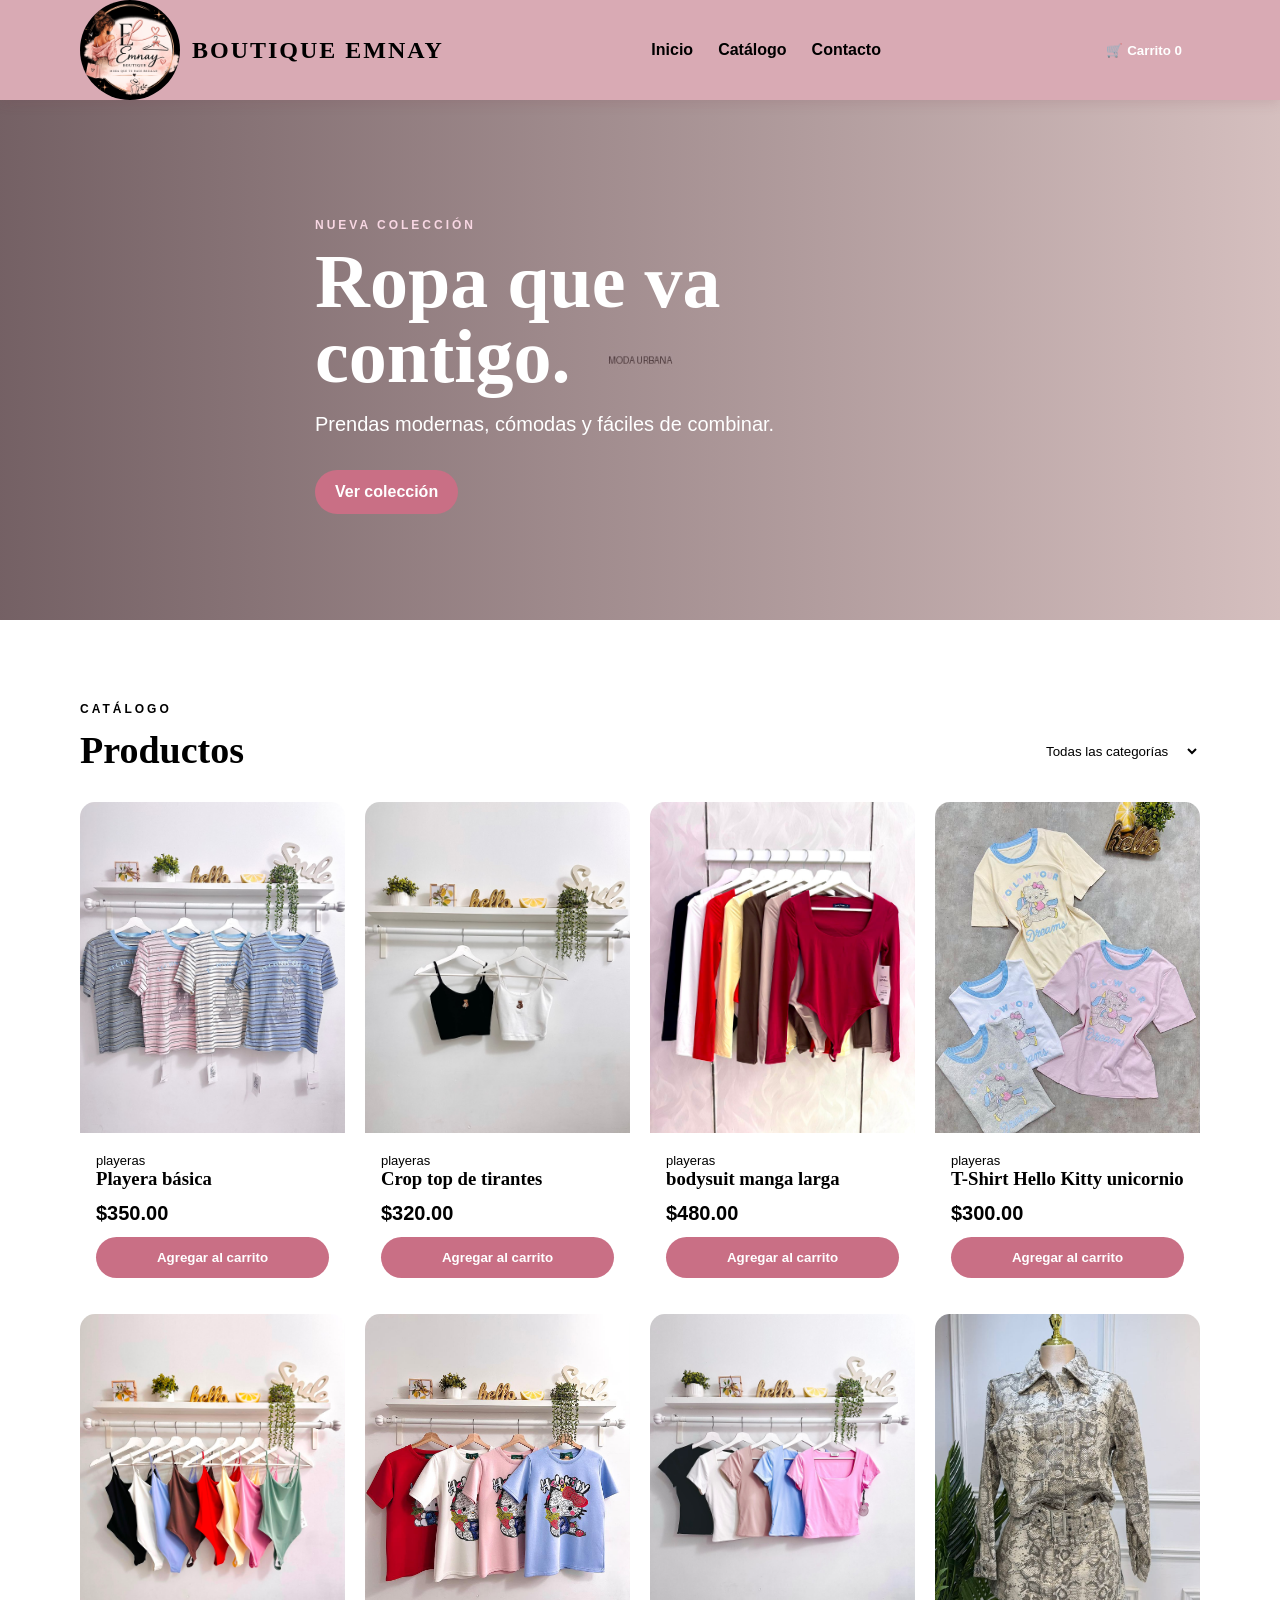
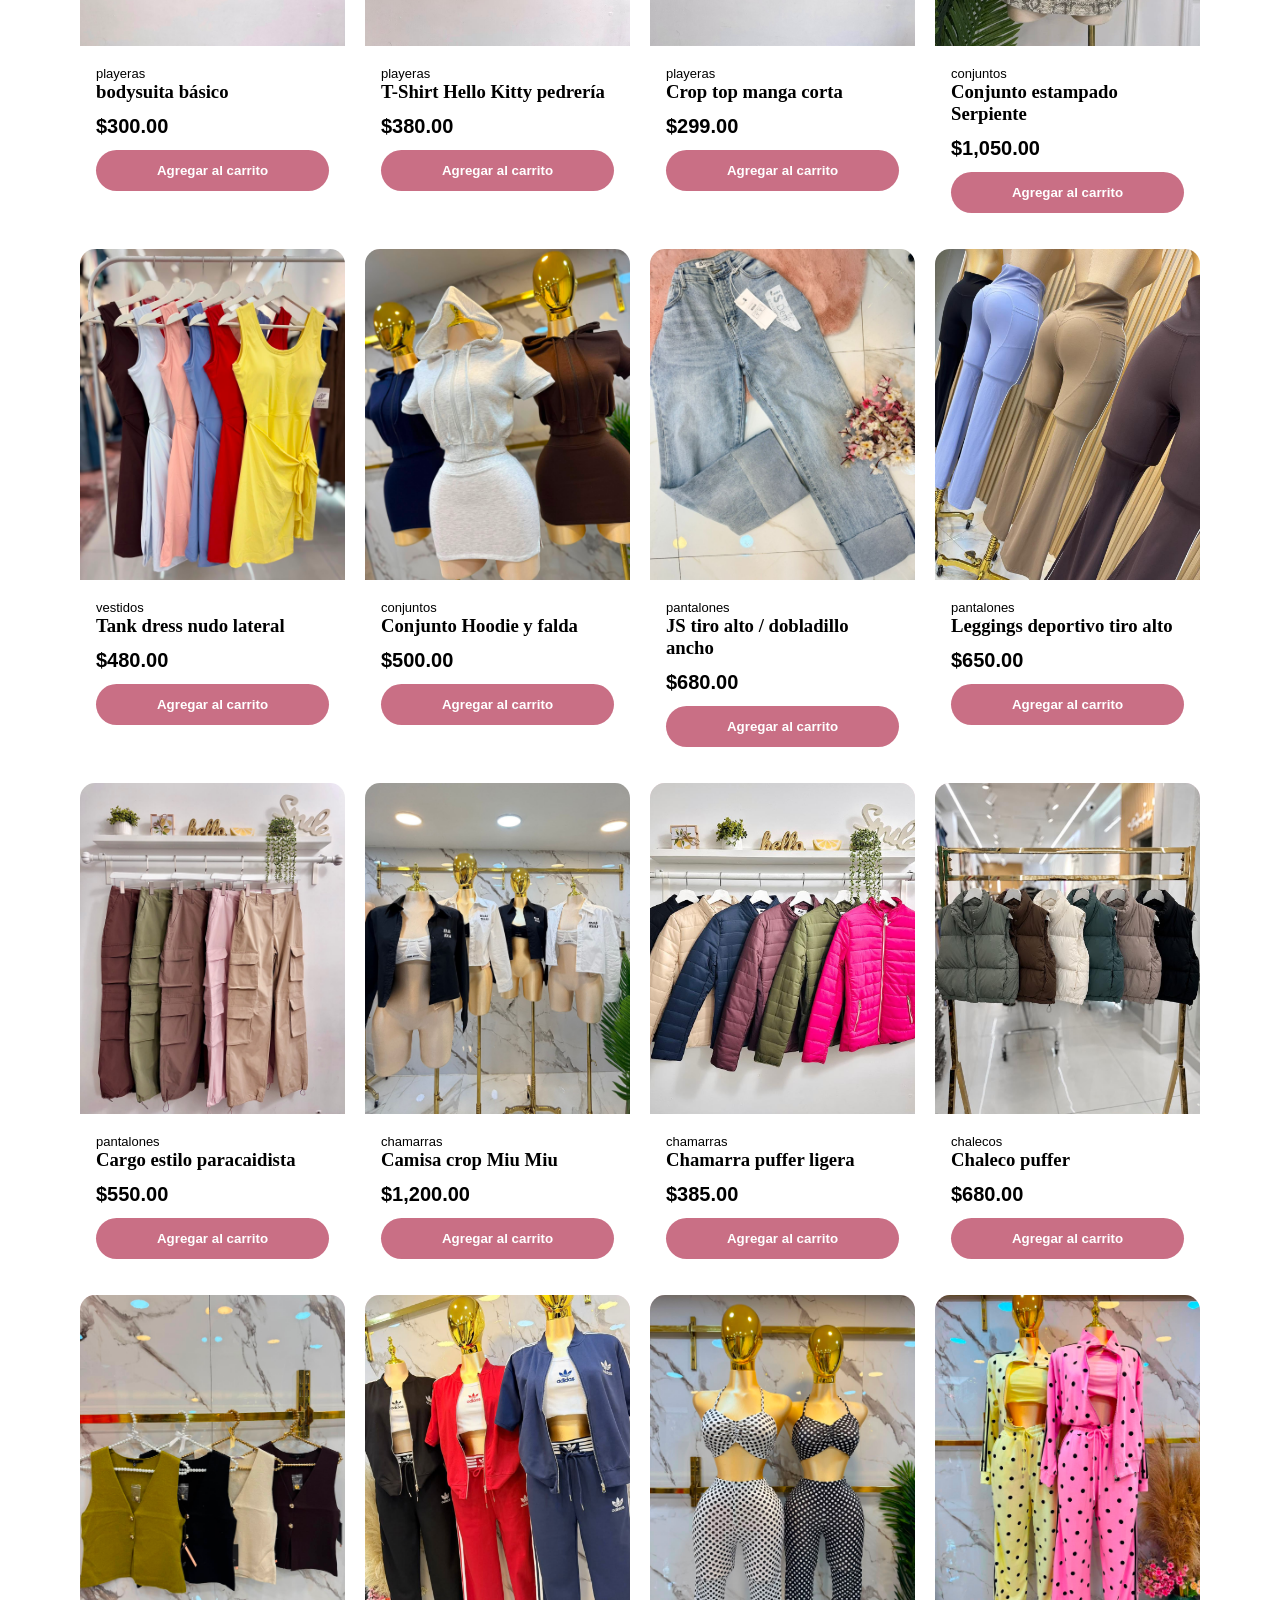
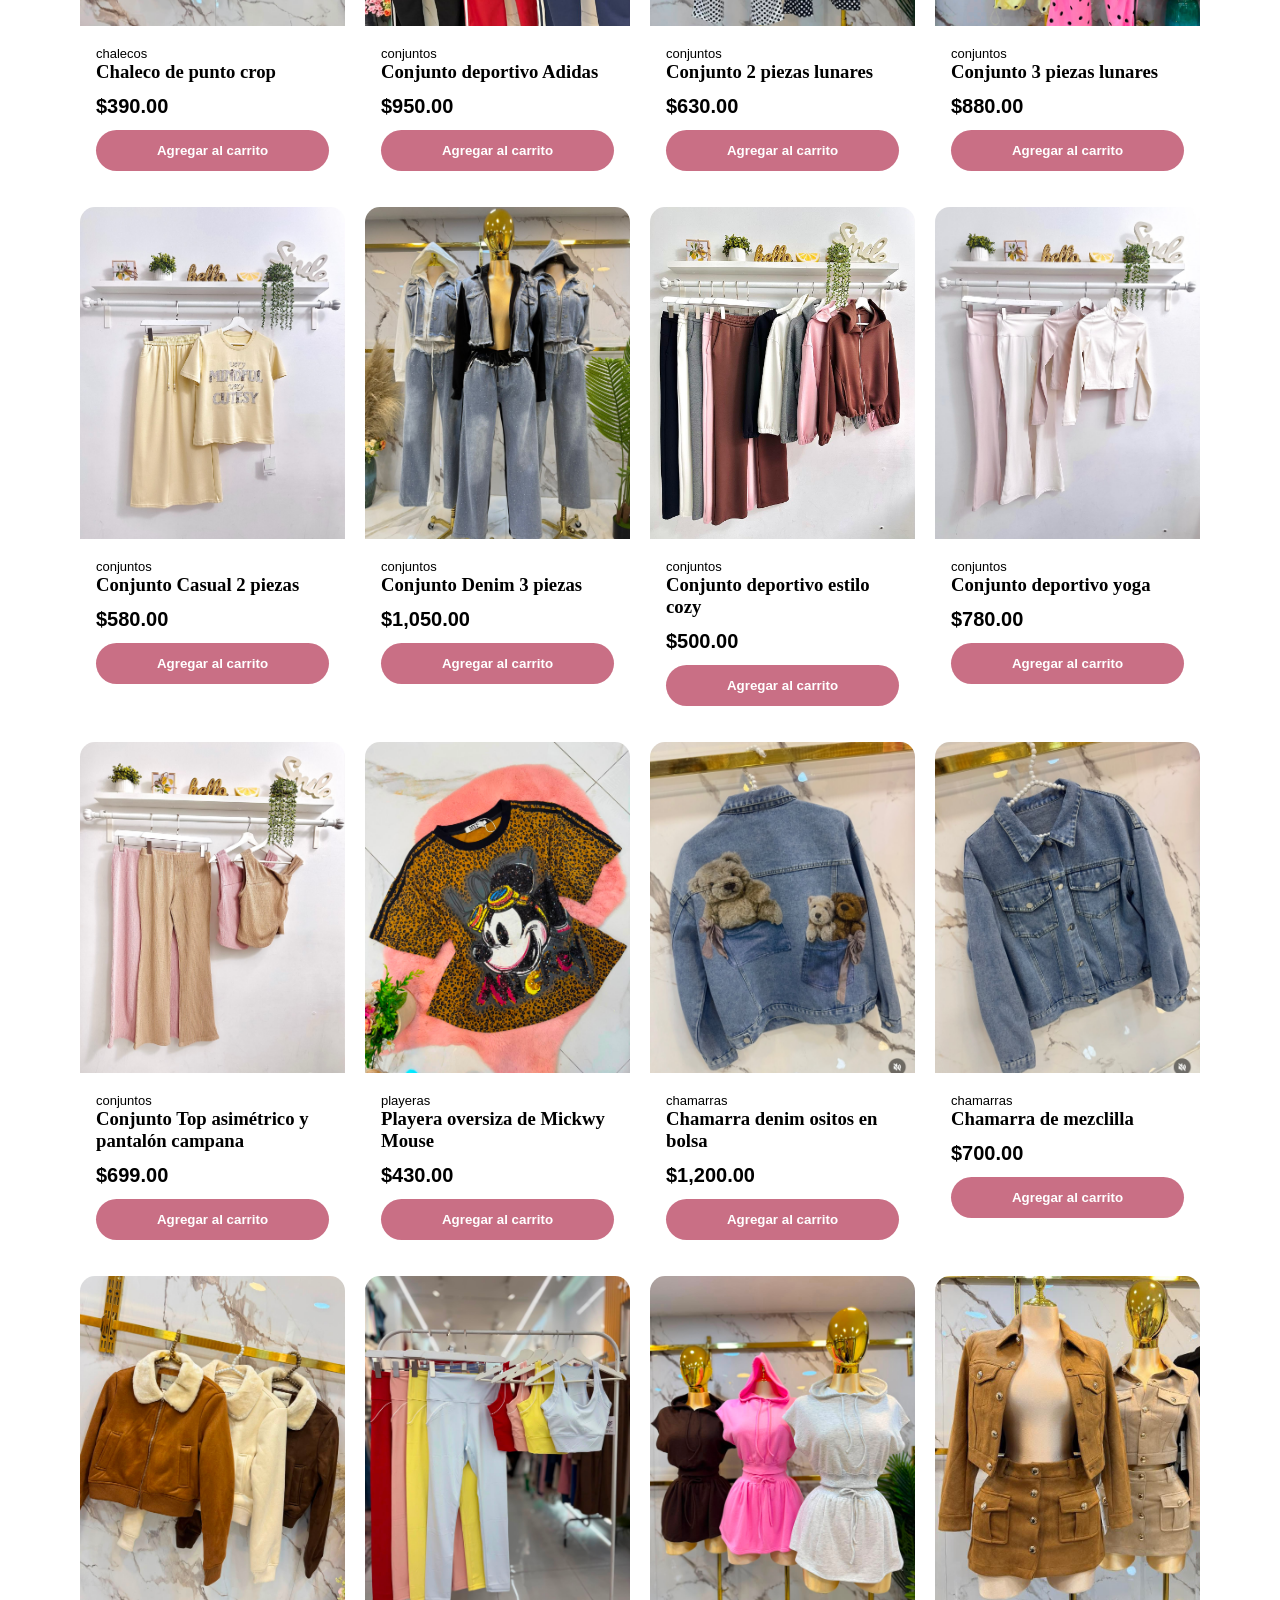
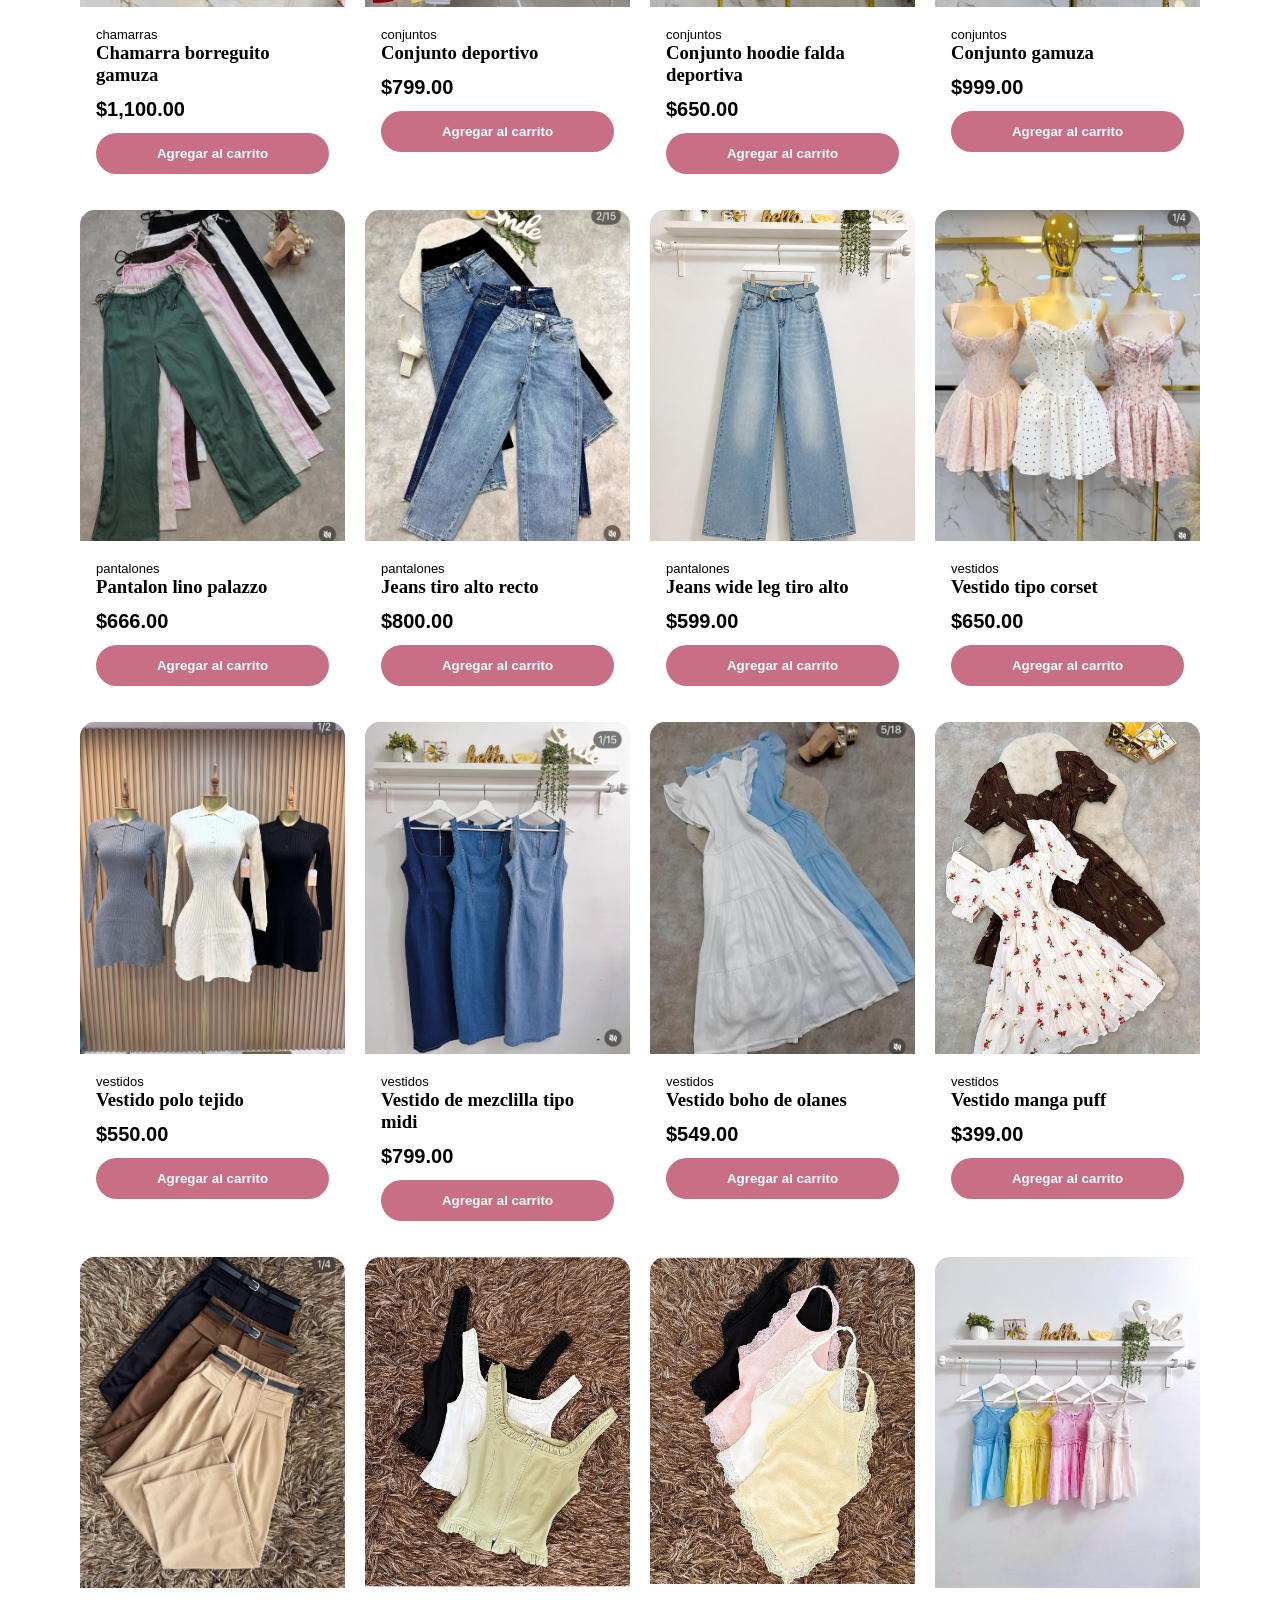
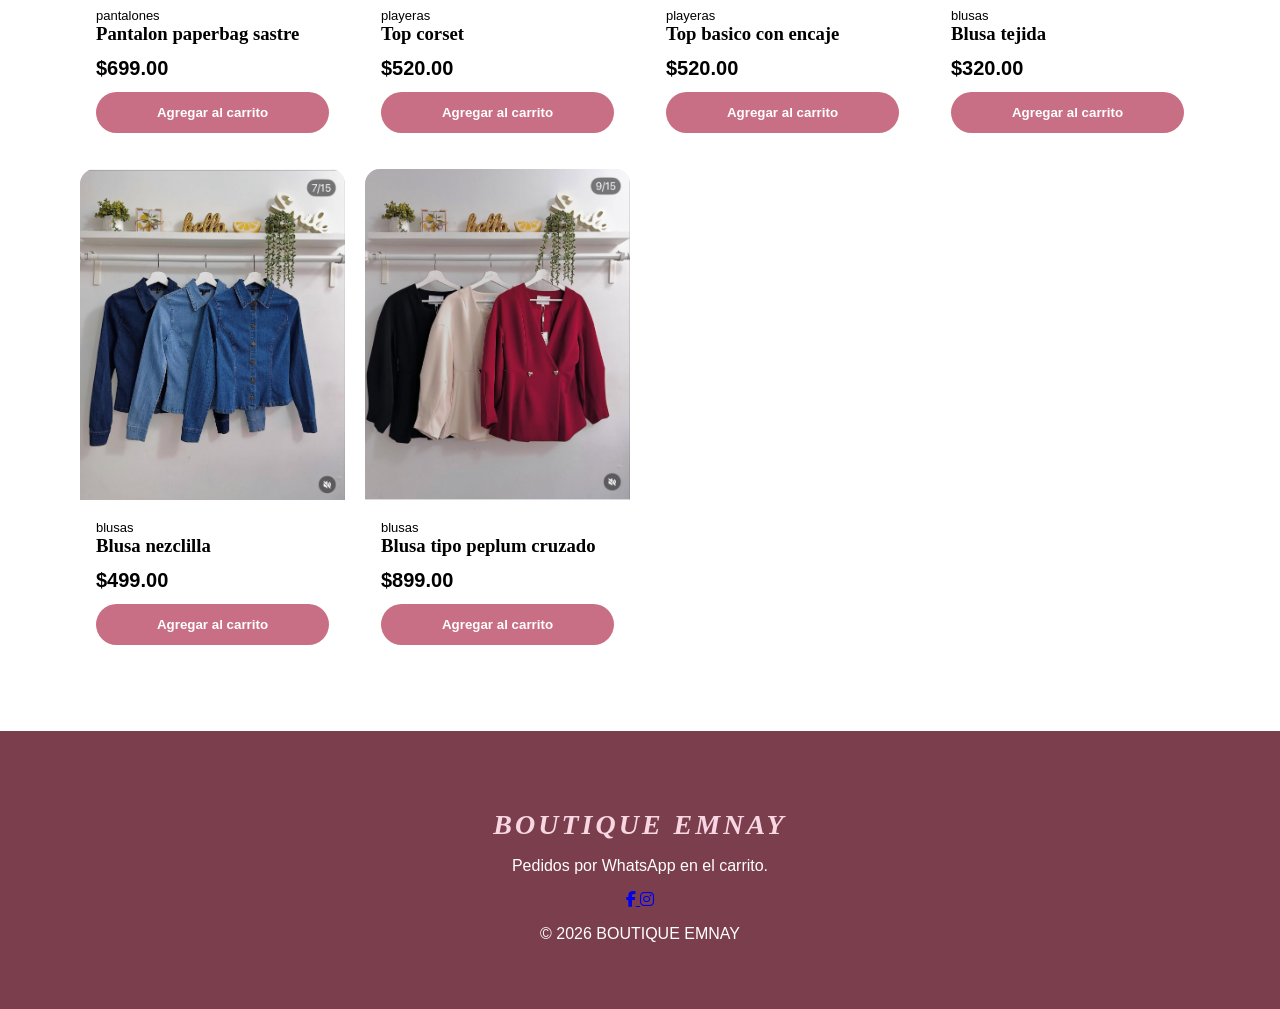
==== index.html @ 70781c89 "Add files via upload" ====
<!DOCTYPE html>
<html lang="es">
<head>
  <meta charset="UTF-8">
  <meta name="viewport" content="width=device-width, initial-scale=1.0">
  <title>BOUTIQUE EMNAY | Tienda de ropa</title>
  <!-- Font Awesome -->
  <link rel="stylesheet"
        href="https://cdnjs.cloudflare.com/ajax/libs/font-awesome/6.7.2/css/all.min.css">

  <link rel="stylesheet" href="css/styles.css">
</head>
<body>
  <header class="header">
    <div class="container nav">
      
      <a class="logo" href="#">
      <img src="img/logo.jpeg" alt="BOUTIQUE EMNAY">
      <span>BOUTIQUE EMNAY</span>
    </a>
      <nav>
        <a href="#inicio">Inicio</a>
        <a href="#catalogo">Catálogo</a>
        <a href="#contacto">Contacto</a>
      </nav>
      <button id="cartButton" class="cart-btn">🛒 Carrito <span id="cartCount">0</span></button>
    </div>
  </header>

  <main>
    <section id="inicio" class="hero">
      <div class="container hero-content">
        <div>
          <p class="eyebrow">NUEVA COLECCIÓN</p>
          <h1>Ropa que va contigo.</h1>
          <p>Prendas modernas, cómodas y fáciles de combinar.</p>
          <a href="#catalogo" class="btn">Ver colección</a>
        </div>
      </div>
    </section>

    <section id="catalogo" class="section container">
      <div class="section-title">
        <div>
          <p class="eyebrow">CATÁLOGO</p>
          <h2>Productos</h2>
        </div>
        <select id="categoryFilter" aria-label="Filtrar productos">
          <option value="todos">Todas las categorías</option>
          <option value="playeras">Playeras</option>
          <option value="pantalones">Pantalones</option>
          <option value="vestidos">Vestidos</option>
          <option value="chamarras">Chamarras</option>
          <option value="conjuntos">Conjuntos</option>
          <option value="chalecos">Chalecos</option>
          <option value="blusas">Blusas</option>
        </select>
      </div>
      <div id="products" class="products"></div>
    </section>
  </main>

  <footer id="contacto" class="footer">
    <div class="container">
      <h3>BOUTIQUE EMNAY</h3>
      <p>Pedidos por WhatsApp en el carrito.</p>

      <div class="social-icons">
      <a href="https://www.facebook.com/profile.php?id=61588755362190&mibextid=wwXIfr&mibextid=wwXIfr" target="_blank" aria-label="Facebook">
        <i class="fab fa-facebook-f"></i>
      </a>

      <a href="https://www.instagram.com/boutiqueemnay" target="_blank" aria-label="Instagram">
        <i class="fab fa-instagram"></i>
      </a>
    </div>

      <p>© <span id="year"></span> BOUTIQUE EMNAY</p>

    </div>
  </footer>

  <div id="cartModal" class="modal hidden">
    <div class="modal-card">
      <div class="modal-header">
        <h2>Tu carrito</h2>
        <button id="closeCart" class="close">×</button>
      </div>
      <div id="cartItems"></div>
      <div class="cart-total">
        <strong>Total</strong>
        <strong id="cartTotal">$0.00</strong>
      </div>
      <button id="whatsappButton" class="btn full">Pedir por WhatsApp</button>
      <button id="clearCart" class="btn secondary full">Vaciar carrito</button>
    </div>
  </div>

  <script src="js/app.js"></script>
</body>
</html>
---- css/styles.css ----
```css
/* ========================================
   BOUTIQUE EMNAY
   PALETA ROSA ELEGANTE
======================================== */

:root {
  --bg: #FDF4F6;
  --text: #4A3038;
  --muted: #A96F7D;
  --card: #FFF9FA;

  --accent: #C96F85;
  --accent-hover: #A94F68;

  --header: #D8A7B1;

  --border: #E8C5CC;

  --dark-pink: #7A3E4D;
  --white: #FFFFFF;
}

/* ========================================
   LOGO
======================================== */

.logo {
  display: flex;
  align-items: center;
  gap: 12px;
  color: var(--text);
  text-decoration: none;
}

.logo img {
  height: 100px;
  width: auto;
  display: block;
  border-radius: 50%;
  object-fit: cover;
}

.logo span {
  font-family: Georgia, "Times New Roman", serif;
  font-size: 24px;
  font-weight: bold;
  letter-spacing: 2px;
  color: var(--dark-pink);
}

/* ========================================
   CONFIGURACIÓN GENERAL
======================================== */

* {
  box-sizing: border-box;
}

html {
  scroll-behavior: smooth;
}

body {
  margin: 0;
  font-family: Arial, Helvetica, sans-serif;
  color: var(--text);
  background: var(--bg);
}

.container {
  width: min(1120px, 92%);
  margin: auto;
}

/* ========================================
   ENCABEZADO
======================================== */

.header {
  position: sticky;
  top: 0;
  z-index: 10;
  background: rgba(216, 167, 177, 0.96);
  border-bottom: 1px solid var(--border);
  box-shadow: 0 3px 12px rgba(122, 62, 77, 0.15);
}

.nav {
  min-height: 100px;
  display: flex;
  align-items: center;
  justify-content: space-between;
  gap: 20px;
}

/* ========================================
   MENÚ
======================================== */

nav {
  display: flex;
  gap: 25px;
}

nav a {
  color: var(--dark-pink);
  text-decoration: none;
  font-weight: 600;
  transition: all 0.3s ease;
}

nav a:hover {
  color: var(--white);
  transform: translateY(-2px);
}

/* ========================================
   CARRITO
======================================== */

.cart-btn,
.close {
  border: 0;
  cursor: pointer;
}

.cart-btn {
  padding: 11px 18px;
  border-radius: 25px;
  background: var(--dark-pink);
  color: white;
  font-weight: bold;
  transition: all 0.3s ease;
}

.cart-btn:hover {
  background: var(--accent-hover);
  transform: translateY(-2px);
}

/* ========================================
   HERO
======================================== */

.hero {
  min-height: 520px;
  display: flex;
  align-items: center;

  background:
    linear-gradient(
      90deg,
      rgba(74, 48, 56, 0.70),
      rgba(201, 111, 133, 0.20)
    ),
    url("../img/hero.jpg") center/cover no-repeat,
    #D8A7B1;

  color: white;
}

.hero-content {
  padding: 80px 0;
  max-width: 650px;
}

.eyebrow {
  font-size: 12px;
  letter-spacing: 3px;
  font-weight: 700;
  color: var(--accent);
}

.hero .eyebrow {
  color: #F8D7E3;
}

.hero h1 {
  font-family: Georgia, "Times New Roman", serif;
  font-size: clamp(42px, 7vw, 76px);
  line-height: .98;
  margin: 12px 0;
}

.hero p:not(.eyebrow) {
  font-size: 20px;
  max-width: 520px;
}

/* ========================================
   BOTONES
======================================== */

.btn {
  display: inline-block;
  border: 0;
  background: #C96F85;
  /*background: var(--accent);*/
  color: white;
  padding: 13px 20px;
  border-radius: 25px;
  cursor: pointer;
  text-decoration: none;
  font-weight: 700;
  transition: all 0.3s ease;
}

.btn:hover {
  /*background: var(--accent-hover);*/
  background: #C96F85;
  transform: translateY(-3px);
  box-shadow: 0 6px 15px rgba(169, 79, 104, 0.25);
}

.hero .btn {
  /*background: white;*/
  background: #C96F85;
  color: var(--dark-pink);
  margin-top: 14px;
}

.hero .btn:hover {
  background: #F8D7E3;
  color: var(--dark-pink);
}

/* ========================================
   SECCIÓN CATÁLOGO
======================================== */

.section {
  padding: 70px 0;
}

.section-title {
  display: flex;
  align-items: end;
  justify-content: space-between;
  gap: 20px;
  margin-bottom: 30px;
}

.section-title h2 {
  margin: 5px 0 0;
  font-family: Georgia, "Times New Roman", serif;
  font-size: 38px;
  color: var(--dark-pink);
}

/* ========================================
   FILTRO
======================================== */

select {
  padding: 12px 15px;
  border: 1px solid var(--border);
  border-radius: 20px;
  background: white;
  color: var(--text);
  cursor: pointer;
}

select:focus {
  outline: none;
  border-color: var(--accent);
}

/* ========================================
   PRODUCTOS
======================================== */

.products {
  display: grid;
  grid-template-columns: repeat(4, 1fr);
  gap: 20px;
}

.product {
  background: var(--card);
  border: 1px solid var(--border);
  border-radius: 15px;
  overflow: hidden;
  transition: all 0.3s ease;
}

.product:hover {
  transform: translateY(-6px);
  box-shadow: 0 10px 25px rgba(122, 62, 77, 0.15);
}

.product-image {
  width: 100%;
  aspect-ratio: 4 / 5;
  object-fit: cover;
  background: #F8D7E3;
}

.product-info {
  padding: 16px;
}

.product h3 {
  margin: 0 0 8px;
  font-family: Georgia, "Times New Roman", serif;
  color: var(--dark-pink);
}

.product-category {
  color: var(--muted);
  font-size: 13px;
}

.price {
  color: var(--accent-hover);
  font-size: 20px;
  font-weight: 800;
  margin: 12px 0;
}

.product .btn {
  width: 100%;
}

/* ========================================
   FOOTER
======================================== */

.footer {
  padding: 50px 0;
  background:  #7A3E4D;
  color: white;
  text-align: center;
}

.footer h3 {
  font-family: Georgia, "Times New Roman", serif;
  font-size: 28px;
  font-style: italic;
  font-weight: bold;
  letter-spacing: 3px;
  color: #F8D7E3;
  margin-bottom: 15px;
}

/* ========================================
   MODAL CARRITO
======================================== */

.modal {
  position: fixed;
  inset: 0;
  z-index: 20;
  background: rgba(74, 48, 56);
  display: flex;
  justify-content: flex-end;
}

.modal.hidden {
  display: none;
}

.modal-card {
  width: min(460px, 100%);
  height: 100%;
  overflow-y: auto;
  background: var(--card);
  padding: 25px;
}

.modal-header {
  display: flex;
  justify-content: space-between;
  align-items: center;
}

.modal-header h2 {
  font-family: Georgia, "Times New Roman", serif;
  color: var(--dark-pink);
}

.close {
  background: transparent;
  font-size: 30px;
  color: var(--dark-pink);
}

.close:hover {
  color: var(--accent-hover);
}

/* ========================================
   PRODUCTOS DEL CARRITO
======================================== */

.cart-item {
  display: flex;
  gap: 12px;
  padding: 15px 0;
  border-bottom: 1px solid var(--border);
}

.cart-item img {
  width: 70px;
  height: 85px;
  object-fit: cover;
  border-radius: 7px;
}

.cart-item-info {
  flex: 1;
}

.quantity {
  display: flex;
  gap: 8px;
  align-items: center;
  margin-top: 8px;
}

.quantity button {
  width: 28px;
  height: 28px;
  border: 1px solid var(--border);
  background: #FFF9FA;
  color: var(--dark-pink);
  cursor: pointer;
  border-radius: 5px;
}

.quantity button:hover {
  background: #F8D7E3;
}

/* ========================================
   TOTAL
======================================== */

.cart-total {
  display: flex;
  justify-content: space-between;
  padding: 20px 0;
  font-size: 20px;
  color: var(--dark-pink);
}

.full {
  width: 100%;
  margin-top: 10px;
}

.secondary {
  background: #E8C5CC;
  color: var(--dark-pink);
}

.secondary:hover {
  background: #D8A7B1;
}

/* ========================================
   RESPONSIVE
======================================== */

@media (max-width: 900px) {

  .products {
    grid-template-columns: repeat(2, 1fr);
  }

  .logo img {
    height: 75px;
  }

  .logo span {
    font-size: 20px;
  }

}

@media (max-width: 600px) {

  .nav {
    min-height: 80px;
  }

  .logo img {
    height: 60px;
  }

  .logo span {
    font-size: 17px;
    letter-spacing: 1px;
  }

  nav {
    display: none;
  }

  .products {
    grid-template-columns: 1fr;
  }

  .section-title {
    align-items: stretch;
    flex-direction: column;
  }

  .hero {
    min-height: 460px;
  }


/* ============================
   REDES SOCIALES
============================ */

.social-icons {
  display: flex;
  justify-content: center;
  gap: 90px;
  margin: 25px 0;
}

.social-icons a {
  width: 50px;
  height: 50px;
  background: #F8D7E3;
  color: #7A3E4D;
  border-radius: 50%;
  display: flex;
  justify-content: center;
  align-items: center;
  text-decoration: none;
  font-size: 24px;
  transition: all 0.3s ease;
}

.social-icons a:hover {
  background: #C96F85;
  color: white;
  transform: scale(1.1);
}

}
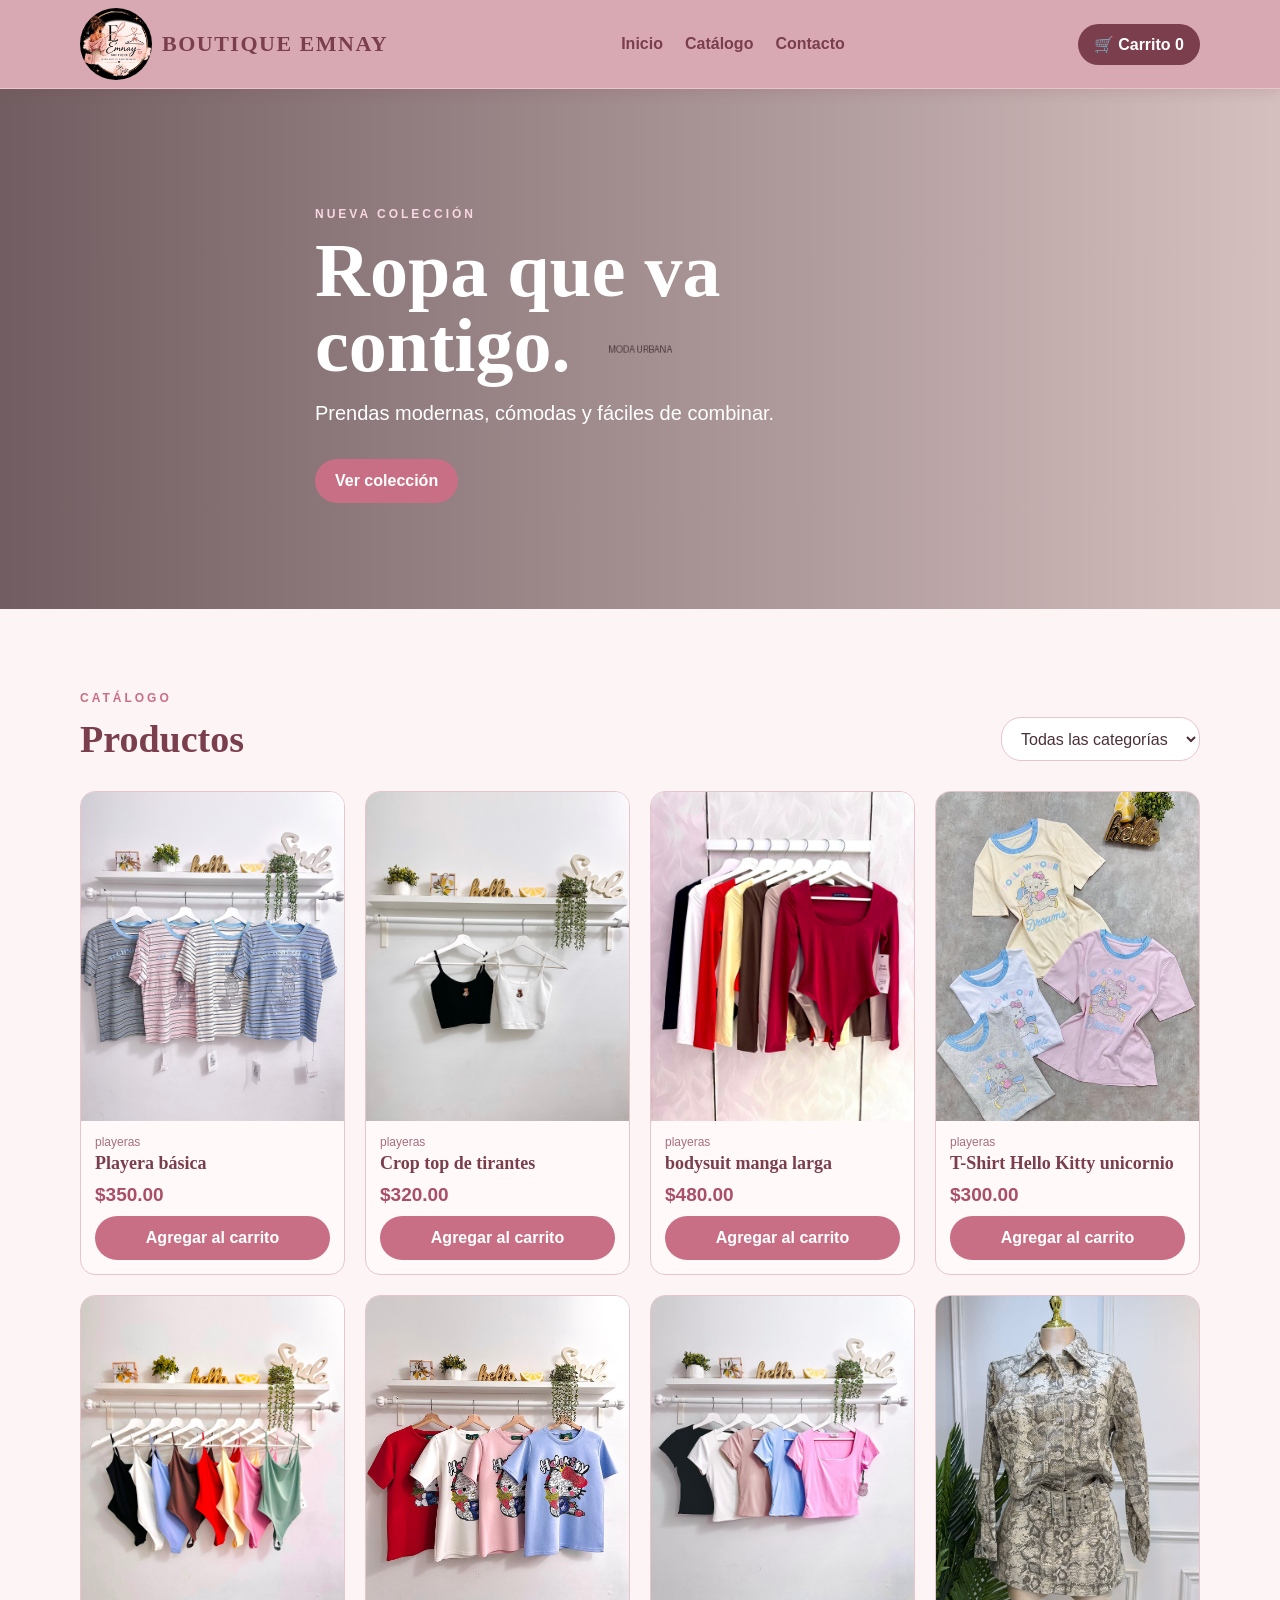
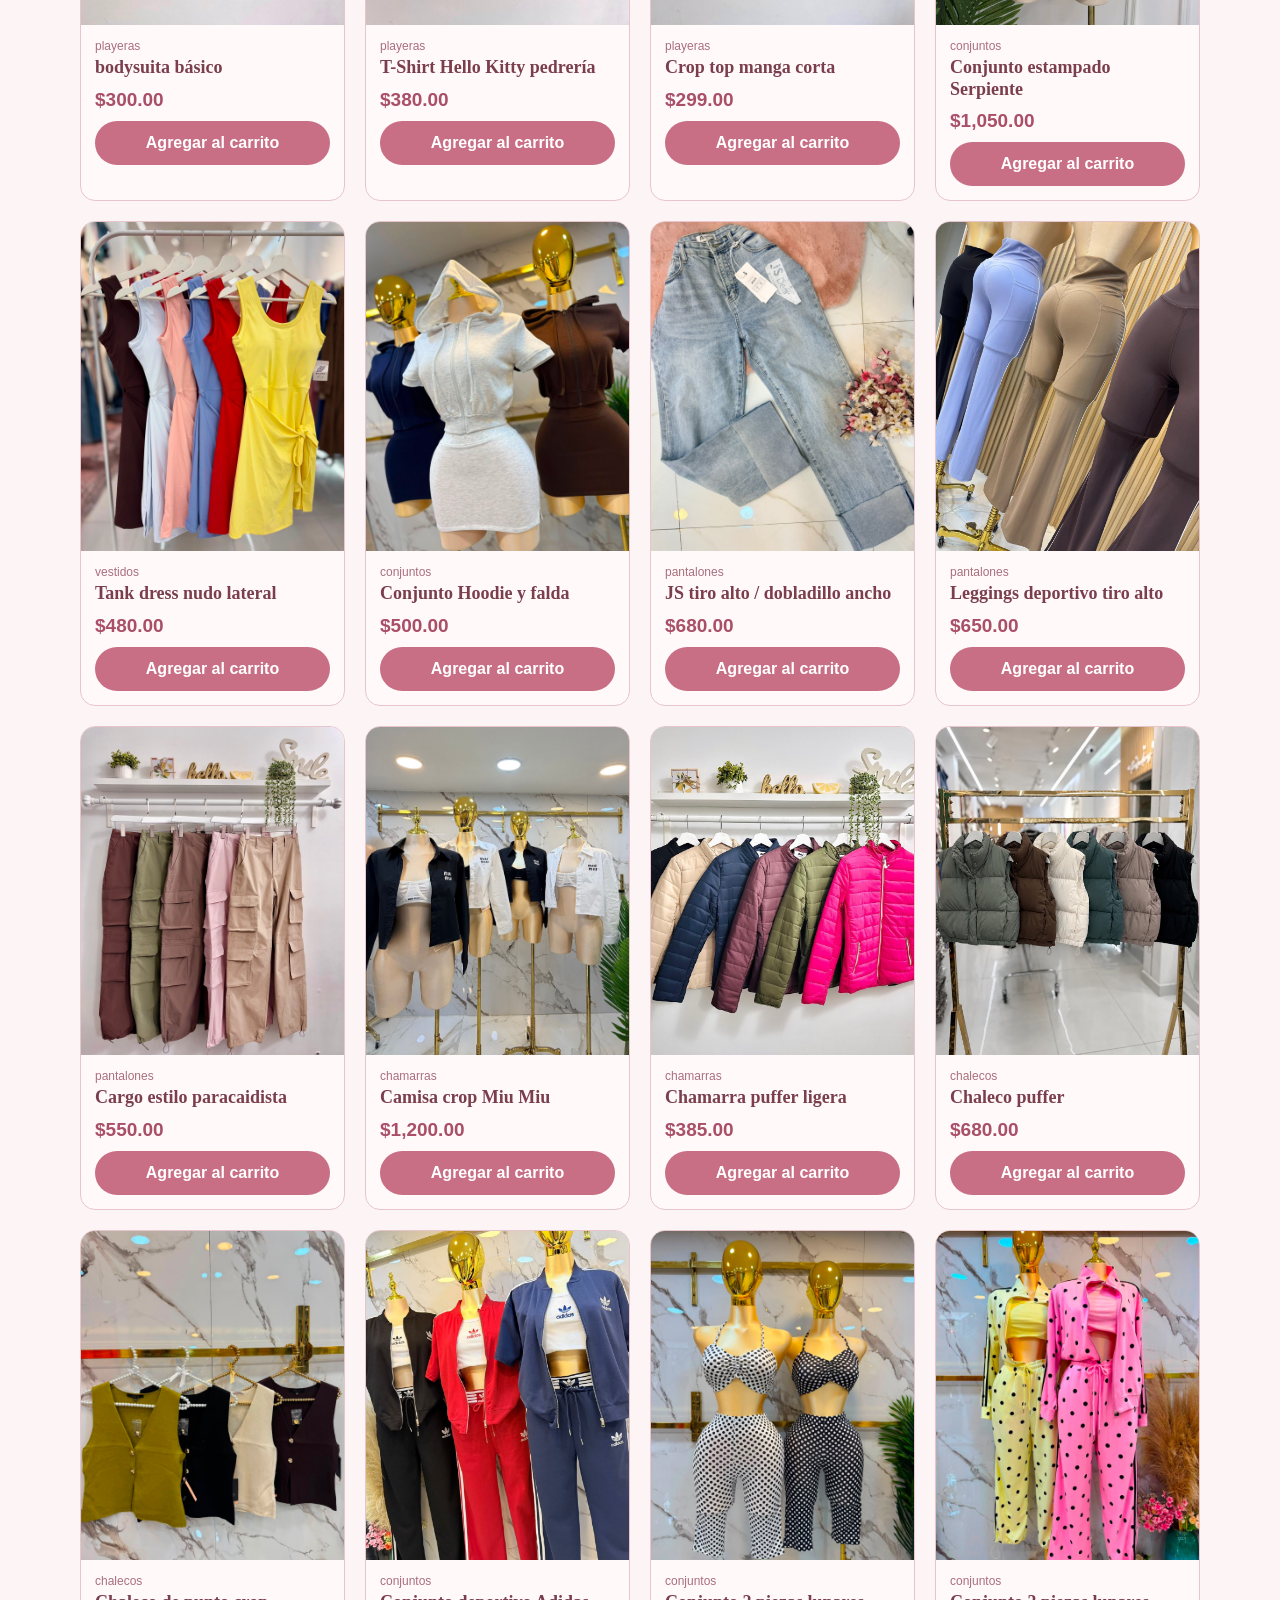
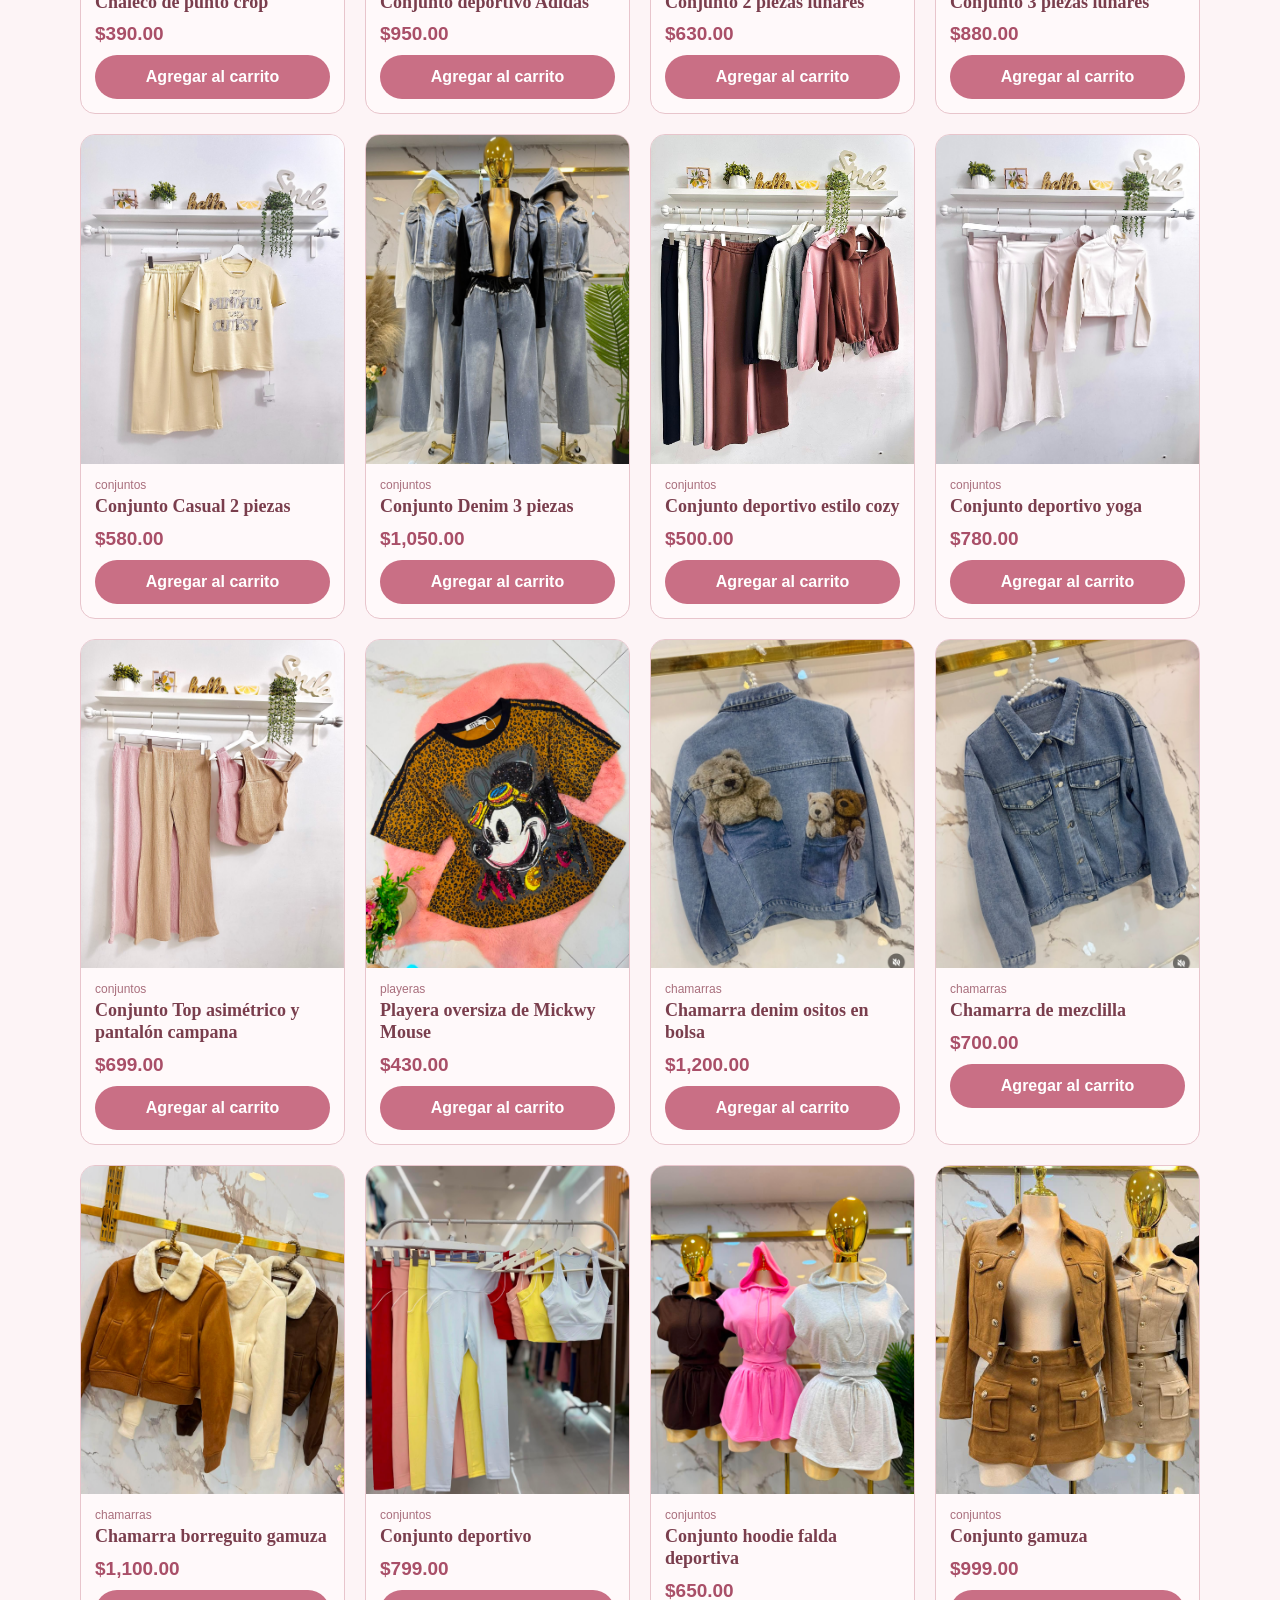
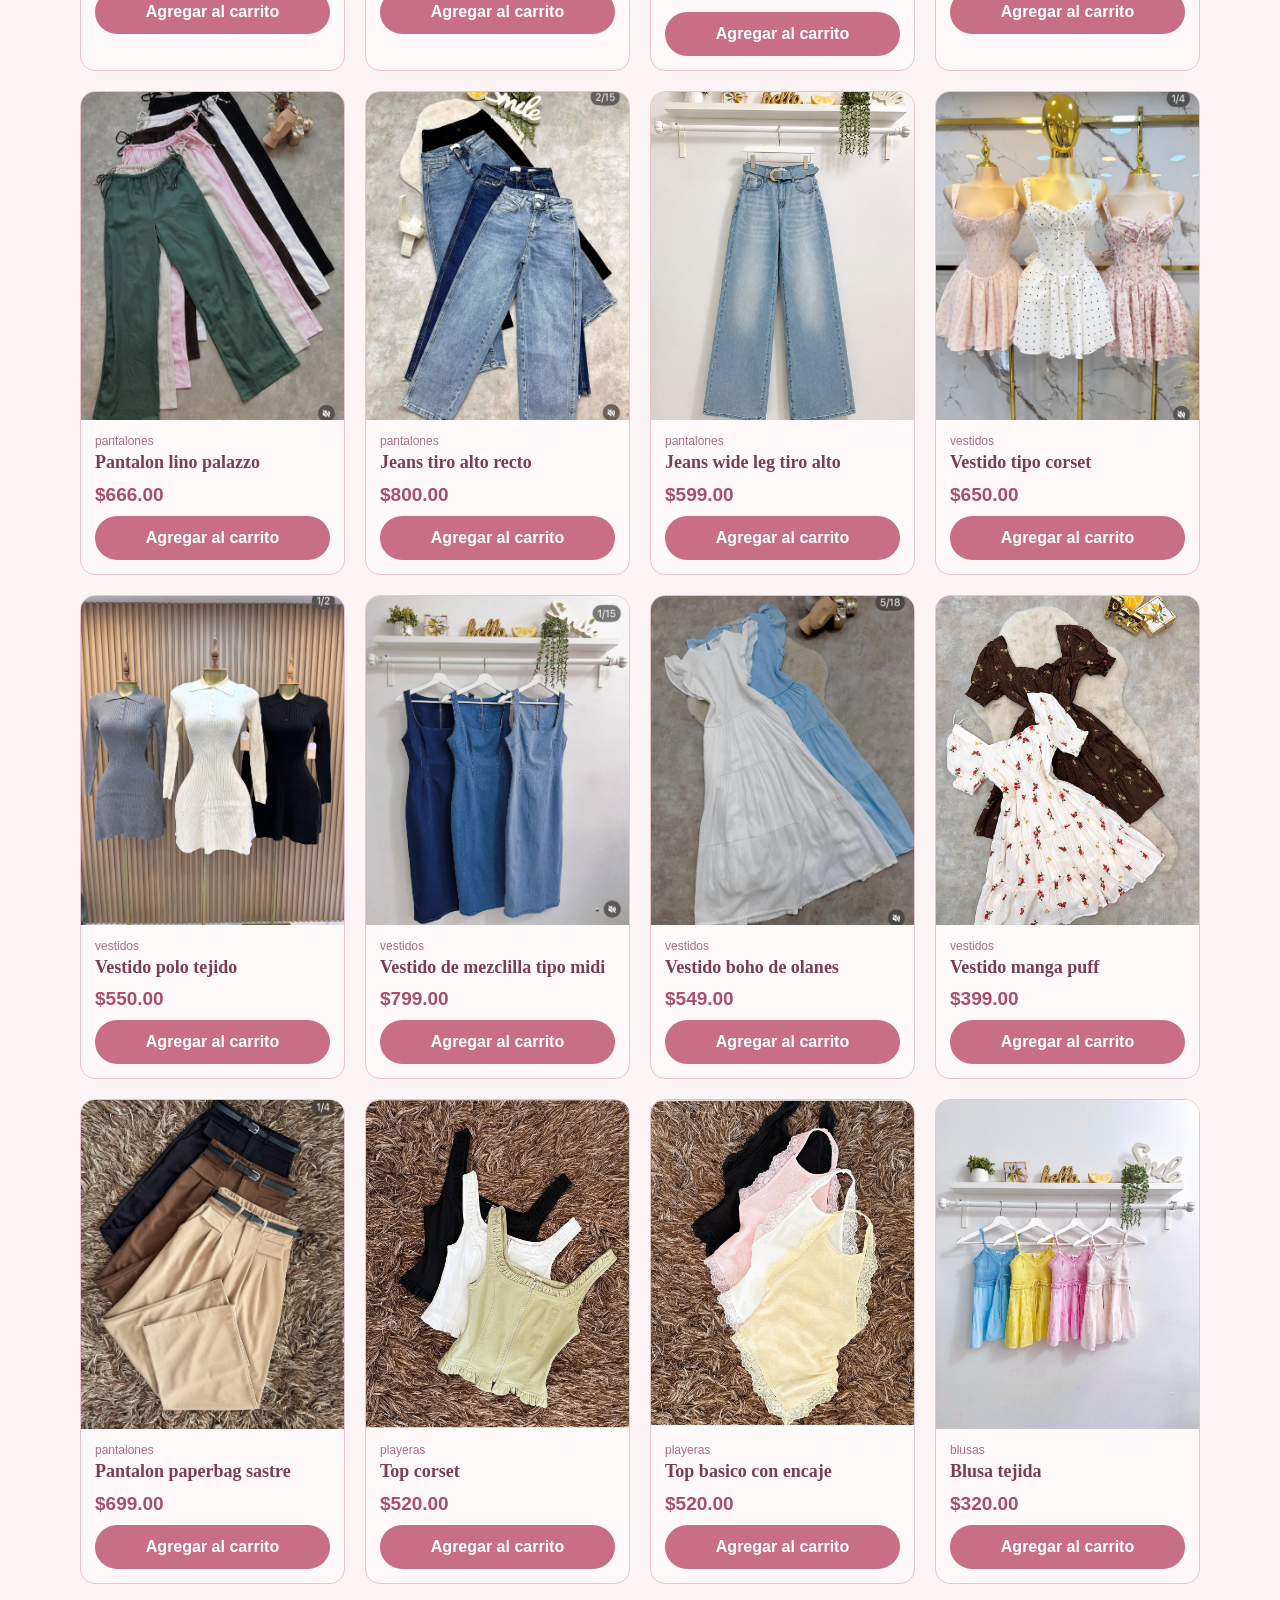
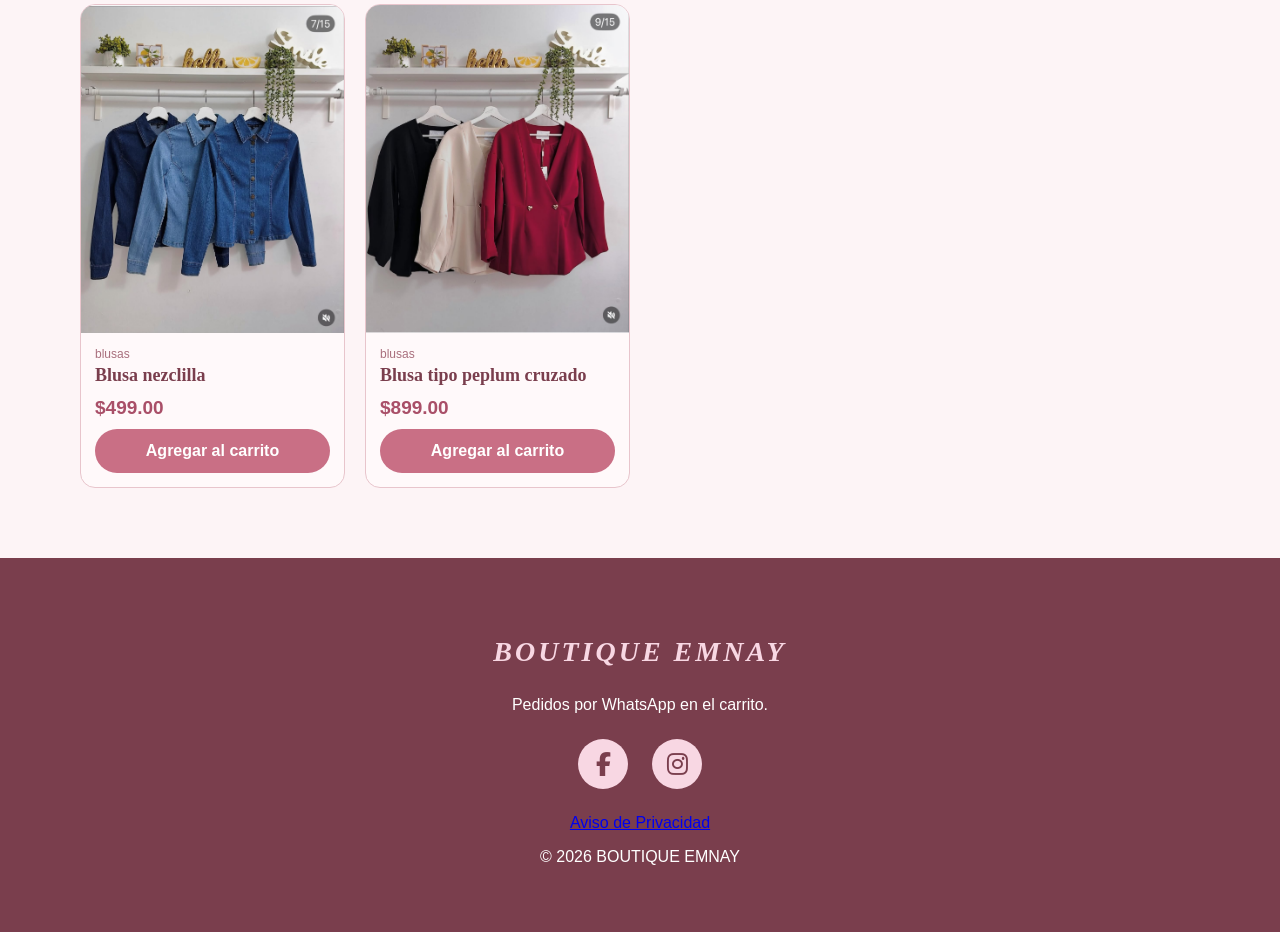
==== commit ed755ad9: "Add files via upload" ====
--- a/index.html
+++ b/index.html
@@ -4,20 +4,16 @@
   <meta charset="UTF-8">
   <meta name="viewport" content="width=device-width, initial-scale=1.0">
   <title>BOUTIQUE EMNAY | Tienda de ropa</title>
-  <!-- Font Awesome -->
-  <link rel="stylesheet"
-        href="https://cdnjs.cloudflare.com/ajax/libs/font-awesome/6.7.2/css/all.min.css">
-
+  <link rel="stylesheet" href="https://cdnjs.cloudflare.com/ajax/libs/font-awesome/6.7.2/css/all.min.css">
   <link rel="stylesheet" href="css/styles.css">
 </head>
 <body>
   <header class="header">
     <div class="container nav">
-      
       <a class="logo" href="#">
-      <img src="img/logo.jpeg" alt="BOUTIQUE EMNAY">
-      <span>BOUTIQUE EMNAY</span>
-    </a>
+        <img src="img/logo.jpeg" alt="BOUTIQUE EMNAY">
+        <span>BOUTIQUE EMNAY</span>
+      </a>
       <nav>
         <a href="#inicio">Inicio</a>
         <a href="#catalogo">Catálogo</a>
@@ -64,19 +60,12 @@
     <div class="container">
       <h3>BOUTIQUE EMNAY</h3>
       <p>Pedidos por WhatsApp en el carrito.</p>
-
       <div class="social-icons">
-      <a href="https://www.facebook.com/profile.php?id=61588755362190&mibextid=wwXIfr&mibextid=wwXIfr" target="_blank" aria-label="Facebook">
-        <i class="fab fa-facebook-f"></i>
-      </a>
-
-      <a href="https://www.instagram.com/boutiqueemnay" target="_blank" aria-label="Instagram">
-        <i class="fab fa-instagram"></i>
-      </a>
-    </div>
-
+        <a href="https://www.facebook.com/profile.php?id=61588755362190&mibextid=wwXIfr&mibextid=wwXIfr" target="_blank" rel="noopener noreferrer" aria-label="Facebook"><i class="fab fa-facebook-f"></i></a>
+        <a href="https://www.instagram.com/boutiqueemnay" target="_blank" rel="noopener noreferrer" aria-label="Instagram"><i class="fab fa-instagram"></i></a>
+      </div>
+      <p class="privacy-link"><a href="aviso-privacidad.html">Aviso de Privacidad</a></p>
       <p>© <span id="year"></span> BOUTIQUE EMNAY</p>
-
     </div>
   </footer>
 
--- a/css/styles.css
+++ b/css/styles.css
@@ -1,238 +1,128 @@
-```css
 /* ========================================
-   BOUTIQUE EMNAY
-   PALETA ROSA ELEGANTE
-======================================== */
-
+   BOUTIQUE EMNAY - RESPONSIVE
+   ======================================== */
 :root {
   --bg: #FDF4F6;
   --text: #4A3038;
   --muted: #A96F7D;
   --card: #FFF9FA;
-
   --accent: #C96F85;
   --accent-hover: #A94F68;
-
   --header: #D8A7B1;
-
   --border: #E8C5CC;
-
   --dark-pink: #7A3E4D;
   --white: #FFFFFF;
 }
 
-/* ========================================
-   LOGO
-======================================== */
-
+* { box-sizing: border-box; }
+html { scroll-behavior: smooth; }
+body {
+  margin: 0;
+  overflow-x: hidden;
+  font-family: Arial, Helvetica, sans-serif;
+  color: var(--text);
+  background: var(--bg);
+}
+img { max-width: 100%; }
+button, select { font: inherit; }
+.container { width: min(1120px, 92%); margin-inline: auto; }
+
+/* HEADER */
+.header {
+  position: sticky;
+  top: 0;
+  z-index: 100;
+  background: rgba(216, 167, 177, .97);
+  border-bottom: 1px solid var(--border);
+  box-shadow: 0 3px 12px rgba(122, 62, 77, .15);
+}
+.nav {
+  min-height: 88px;
+  display: flex;
+  align-items: center;
+  justify-content: space-between;
+  gap: 16px;
+}
 .logo {
   display: flex;
   align-items: center;
-  gap: 12px;
+  gap: 10px;
+  min-width: 0;
   color: var(--text);
   text-decoration: none;
 }
-
 .logo img {
-  height: 100px;
-  width: auto;
+  width: 72px;
+  height: 72px;
+  flex: 0 0 72px;
   display: block;
   border-radius: 50%;
   object-fit: cover;
 }
-
 .logo span {
   font-family: Georgia, "Times New Roman", serif;
-  font-size: 24px;
+  font-size: 22px;
   font-weight: bold;
-  letter-spacing: 2px;
+  letter-spacing: 1.5px;
   color: var(--dark-pink);
-}
-
-/* ========================================
-   CONFIGURACIÓN GENERAL
-======================================== */
-
-* {
-  box-sizing: border-box;
-}
-
-html {
-  scroll-behavior: smooth;
-}
-
-body {
-  margin: 0;
-  font-family: Arial, Helvetica, sans-serif;
-  color: var(--text);
-  background: var(--bg);
-}
-
-.container {
-  width: min(1120px, 92%);
-  margin: auto;
-}
-
-/* ========================================
-   ENCABEZADO
-======================================== */
-
-.header {
-  position: sticky;
-  top: 0;
-  z-index: 10;
-  background: rgba(216, 167, 177, 0.96);
-  border-bottom: 1px solid var(--border);
-  box-shadow: 0 3px 12px rgba(122, 62, 77, 0.15);
-}
-
-.nav {
-  min-height: 100px;
-  display: flex;
-  align-items: center;
-  justify-content: space-between;
-  gap: 20px;
-}
-
-/* ========================================
-   MENÚ
-======================================== */
-
-nav {
-  display: flex;
-  gap: 25px;
-}
-
+  white-space: nowrap;
+}
+nav { display: flex; gap: 22px; align-items: center; }
 nav a {
   color: var(--dark-pink);
   text-decoration: none;
   font-weight: 600;
-  transition: all 0.3s ease;
-}
-
-nav a:hover {
-  color: var(--white);
-  transform: translateY(-2px);
-}
-
-/* ========================================
-   CARRITO
-======================================== */
-
-.cart-btn,
-.close {
+}
+nav a:hover { color: var(--white); }
+.cart-btn {
+  flex: 0 0 auto;
   border: 0;
-  cursor: pointer;
-}
-
-.cart-btn {
-  padding: 11px 18px;
+  padding: 11px 16px;
   border-radius: 25px;
   background: var(--dark-pink);
   color: white;
   font-weight: bold;
-  transition: all 0.3s ease;
-}
-
-.cart-btn:hover {
-  background: var(--accent-hover);
-  transform: translateY(-2px);
-}
-
-/* ========================================
-   HERO
-======================================== */
-
+  cursor: pointer;
+}
+
+/* HERO */
 .hero {
   min-height: 520px;
   display: flex;
   align-items: center;
-
   background:
-    linear-gradient(
-      90deg,
-      rgba(74, 48, 56, 0.70),
-      rgba(201, 111, 133, 0.20)
-    ),
+    linear-gradient(90deg, rgba(74,48,56,.72), rgba(201,111,133,.20)),
     url("../img/hero.jpg") center/cover no-repeat,
     #D8A7B1;
-
   color: white;
 }
-
-.hero-content {
-  padding: 80px 0;
-  max-width: 650px;
-}
-
-.eyebrow {
-  font-size: 12px;
-  letter-spacing: 3px;
-  font-weight: 700;
-  color: var(--accent);
-}
-
-.hero .eyebrow {
-  color: #F8D7E3;
-}
-
+.hero-content { padding: 80px 0; max-width: 650px; }
+.eyebrow { font-size: 12px; letter-spacing: 3px; font-weight: 700; color: var(--accent); }
+.hero .eyebrow { color: #F8D7E3; }
 .hero h1 {
   font-family: Georgia, "Times New Roman", serif;
   font-size: clamp(42px, 7vw, 76px);
   line-height: .98;
   margin: 12px 0;
 }
-
-.hero p:not(.eyebrow) {
-  font-size: 20px;
-  max-width: 520px;
-}
-
-/* ========================================
-   BOTONES
-======================================== */
-
+.hero p:not(.eyebrow) { font-size: 20px; max-width: 520px; }
 .btn {
   display: inline-block;
   border: 0;
-  background: #C96F85;
-  /*background: var(--accent);*/
+  background: var(--accent);
   color: white;
   padding: 13px 20px;
   border-radius: 25px;
   cursor: pointer;
   text-decoration: none;
   font-weight: 700;
-  transition: all 0.3s ease;
-}
-
-.btn:hover {
-  /*background: var(--accent-hover);*/
-  background: #C96F85;
-  transform: translateY(-3px);
-  box-shadow: 0 6px 15px rgba(169, 79, 104, 0.25);
-}
-
-.hero .btn {
-  /*background: white;*/
-  background: #C96F85;
-  color: var(--dark-pink);
-  margin-top: 14px;
-}
-
-.hero .btn:hover {
-  background: #F8D7E3;
-  color: var(--dark-pink);
-}
-
-/* ========================================
-   SECCIÓN CATÁLOGO
-======================================== */
-
-.section {
-  padding: 70px 0;
-}
-
+  transition: transform .2s ease, background .2s ease;
+}
+.btn:hover { background: var(--accent-hover); transform: translateY(-2px); }
+.hero .btn { margin-top: 14px; }
+
+/* CATALOGO */
+.section { padding: 70px 0; }
 .section-title {
   display: flex;
   align-items: end;
@@ -240,20 +130,16 @@
   gap: 20px;
   margin-bottom: 30px;
 }
-
 .section-title h2 {
   margin: 5px 0 0;
   font-family: Georgia, "Times New Roman", serif;
   font-size: 38px;
   color: var(--dark-pink);
 }
-
-/* ========================================
-   FILTRO
-======================================== */
-
 select {
-  padding: 12px 15px;
+  min-height: 44px;
+  max-width: 100%;
+  padding: 10px 15px;
   border: 1px solid var(--border);
   border-radius: 20px;
   background: white;
@@ -261,267 +147,56 @@
   cursor: pointer;
 }
 
-select:focus {
-  outline: none;
-  border-color: var(--accent);
-}
-
-/* ========================================
-   PRODUCTOS
-======================================== */
-
+/* PRODUCTOS */
 .products {
   display: grid;
-  grid-template-columns: repeat(4, 1fr);
+  grid-template-columns: repeat(4, minmax(0, 1fr));
   gap: 20px;
 }
-
 .product {
+  min-width: 0;
   background: var(--card);
   border: 1px solid var(--border);
   border-radius: 15px;
   overflow: hidden;
-  transition: all 0.3s ease;
-}
-
-.product:hover {
-  transform: translateY(-6px);
-  box-shadow: 0 10px 25px rgba(122, 62, 77, 0.15);
-}
-
+  transition: transform .2s ease, box-shadow .2s ease;
+}
+.product:hover { transform: translateY(-4px); box-shadow: 0 10px 25px rgba(122,62,77,.15); }
 .product-image {
+  display: block;
   width: 100%;
   aspect-ratio: 4 / 5;
   object-fit: cover;
   background: #F8D7E3;
 }
-
-.product-info {
-  padding: 16px;
-}
-
+.product-info { padding: 14px; }
 .product h3 {
-  margin: 0 0 8px;
+  margin: 0 0 7px;
   font-family: Georgia, "Times New Roman", serif;
   color: var(--dark-pink);
-}
-
-.product-category {
-  color: var(--muted);
-  font-size: 13px;
-}
-
-.price {
-  color: var(--accent-hover);
-  font-size: 20px;
-  font-weight: 800;
-  margin: 12px 0;
-}
-
-.product .btn {
-  width: 100%;
-}
-
-/* ========================================
-   FOOTER
-======================================== */
-
-.footer {
-  padding: 50px 0;
-  background:  #7A3E4D;
-  color: white;
-  text-align: center;
-}
-
+  font-size: 18px;
+  line-height: 1.2;
+  overflow-wrap: anywhere;
+}
+.product-category { color: var(--muted); font-size: 12px; margin-bottom: 4px; }
+.price { color: var(--accent-hover); font-size: 19px; font-weight: 800; margin: 10px 0; }
+.product .btn { width: 100%; min-height: 44px; }
+
+/* FOOTER */
+.footer { padding: 50px 0; background: #7A3E4D; color: white; text-align: center; }
 .footer h3 {
   font-family: Georgia, "Times New Roman", serif;
   font-size: 28px;
   font-style: italic;
-  font-weight: bold;
   letter-spacing: 3px;
   color: #F8D7E3;
-  margin-bottom: 15px;
-}
-
-/* ========================================
-   MODAL CARRITO
-======================================== */
-
-.modal {
-  position: fixed;
-  inset: 0;
-  z-index: 20;
-  background: rgba(74, 48, 56);
-  display: flex;
-  justify-content: flex-end;
-}
-
-.modal.hidden {
-  display: none;
-}
-
-.modal-card {
-  width: min(460px, 100%);
-  height: 100%;
-  overflow-y: auto;
-  background: var(--card);
-  padding: 25px;
-}
-
-.modal-header {
-  display: flex;
-  justify-content: space-between;
-  align-items: center;
-}
-
-.modal-header h2 {
-  font-family: Georgia, "Times New Roman", serif;
-  color: var(--dark-pink);
-}
-
-.close {
-  background: transparent;
-  font-size: 30px;
-  color: var(--dark-pink);
-}
-
-.close:hover {
-  color: var(--accent-hover);
-}
-
-/* ========================================
-   PRODUCTOS DEL CARRITO
-======================================== */
-
-.cart-item {
-  display: flex;
-  gap: 12px;
-  padding: 15px 0;
-  border-bottom: 1px solid var(--border);
-}
-
-.cart-item img {
-  width: 70px;
-  height: 85px;
-  object-fit: cover;
-  border-radius: 7px;
-}
-
-.cart-item-info {
-  flex: 1;
-}
-
-.quantity {
-  display: flex;
-  gap: 8px;
-  align-items: center;
-  margin-top: 8px;
-}
-
-.quantity button {
-  width: 28px;
-  height: 28px;
-  border: 1px solid var(--border);
-  background: #FFF9FA;
-  color: var(--dark-pink);
-  cursor: pointer;
-  border-radius: 5px;
-}
-
-.quantity button:hover {
-  background: #F8D7E3;
-}
-
-/* ========================================
-   TOTAL
-======================================== */
-
-.cart-total {
-  display: flex;
-  justify-content: space-between;
-  padding: 20px 0;
-  font-size: 20px;
-  color: var(--dark-pink);
-}
-
-.full {
-  width: 100%;
-  margin-top: 10px;
-}
-
-.secondary {
-  background: #E8C5CC;
-  color: var(--dark-pink);
-}
-
-.secondary:hover {
-  background: #D8A7B1;
-}
-
-/* ========================================
-   RESPONSIVE
-======================================== */
-
-@media (max-width: 900px) {
-
-  .products {
-    grid-template-columns: repeat(2, 1fr);
-  }
-
-  .logo img {
-    height: 75px;
-  }
-
-  .logo span {
-    font-size: 20px;
-  }
-
-}
-
-@media (max-width: 600px) {
-
-  .nav {
-    min-height: 80px;
-  }
-
-  .logo img {
-    height: 60px;
-  }
-
-  .logo span {
-    font-size: 17px;
-    letter-spacing: 1px;
-  }
-
-  nav {
-    display: none;
-  }
-
-  .products {
-    grid-template-columns: 1fr;
-  }
-
-  .section-title {
-    align-items: stretch;
-    flex-direction: column;
-  }
-
-  .hero {
-    min-height: 460px;
-  }
-
-
-/* ============================
-   REDES SOCIALES
-============================ */
-
+}
 .social-icons {
   display: flex;
   justify-content: center;
-  gap: 90px;
+  gap: 24px;
   margin: 25px 0;
 }
-
 .social-icons a {
   width: 50px;
   height: 50px;
@@ -533,13 +208,105 @@
   align-items: center;
   text-decoration: none;
   font-size: 24px;
-  transition: all 0.3s ease;
-}
-
-.social-icons a:hover {
-  background: #C96F85;
-  color: white;
-  transform: scale(1.1);
-}
-
-}+}
+
+/* CARRITO */
+.modal {
+  position: fixed;
+  inset: 0;
+  z-index: 200;
+  background: rgba(74,48,56,.72);
+  display: flex;
+  justify-content: flex-end;
+}
+.modal.hidden { display: none; }
+.modal-card {
+  width: min(460px, 100%);
+  height: 100%;
+  overflow-y: auto;
+  background: var(--card);
+  padding: 22px;
+  -webkit-overflow-scrolling: touch;
+}
+.modal-header { display: flex; justify-content: space-between; align-items: center; gap: 10px; }
+.modal-header h2 { font-family: Georgia, "Times New Roman", serif; color: var(--dark-pink); }
+.close { border: 0; background: transparent; font-size: 32px; color: var(--dark-pink); cursor: pointer; }
+.cart-item { display: flex; gap: 12px; padding: 15px 0; border-bottom: 1px solid var(--border); }
+.cart-item img { width: 70px; height: 85px; flex: 0 0 70px; object-fit: cover; border-radius: 7px; }
+.cart-item-info { flex: 1; min-width: 0; overflow-wrap: anywhere; }
+.quantity { display: flex; gap: 8px; align-items: center; margin-top: 8px; }
+.quantity button { width: 34px; height: 34px; border: 1px solid var(--border); background: #FFF9FA; color: var(--dark-pink); cursor: pointer; border-radius: 5px; }
+.cart-total { display: flex; justify-content: space-between; gap: 15px; padding: 20px 0; font-size: 20px; color: var(--dark-pink); }
+.full { width: 100%; margin-top: 10px; min-height: 46px; }
+.secondary { background: #E8C5CC; color: var(--dark-pink); }
+
+/* TABLET */
+@media (max-width: 900px) {
+  .nav { min-height: 78px; }
+  .logo img { width: 60px; height: 60px; flex-basis: 60px; }
+  .logo span { font-size: 19px; }
+  nav { gap: 12px; }
+  .products { grid-template-columns: repeat(3, minmax(0, 1fr)); gap: 15px; }
+}
+
+/* CELULAR */
+@media (max-width: 600px) {
+  .container { width: calc(100% - 24px); }
+  .header { position: sticky; }
+  .nav {
+    min-height: 72px;
+    gap: 8px;
+  }
+  .logo { gap: 7px; flex: 1 1 auto; }
+  .logo img { width: 48px; height: 48px; flex-basis: 48px; }
+  .logo span {
+    font-size: clamp(14px, 4vw, 18px);
+    letter-spacing: .8px;
+    white-space: normal;
+    line-height: 1.05;
+  }
+  nav { display: none; }
+  .cart-btn { padding: 9px 11px; font-size: 13px; }
+
+  .hero { min-height: 430px; background-position: center; }
+  .hero-content { padding: 55px 0; }
+  .hero h1 { font-size: clamp(38px, 12vw, 58px); }
+  .hero p:not(.eyebrow) { font-size: 17px; line-height: 1.45; }
+  .hero .btn { min-height: 46px; }
+
+  .section { padding: 45px 0; }
+  .section-title { align-items: stretch; flex-direction: column; gap: 12px; margin-bottom: 22px; }
+  .section-title h2 { font-size: 32px; }
+  select { width: 100%; }
+
+  .products {
+    grid-template-columns: repeat(2, minmax(0, 1fr));
+    gap: 10px;
+  }
+  .product { border-radius: 11px; }
+  .product-info { padding: 10px; }
+  .product h3 { font-size: 15px; min-height: 36px; }
+  .product-category { font-size: 11px; }
+  .price { font-size: 17px; margin: 8px 0; }
+  .product .btn { padding: 10px 7px; font-size: 12px; min-height: 42px; }
+
+  .footer { padding: 38px 0; }
+  .social-icons { gap: 18px; }
+
+  .modal-card {
+    width: 100%;
+    padding: 18px 14px;
+  }
+}
+
+/* TELEFONOS MUY PEQUEÑOS */
+@media (max-width: 370px) {
+  .container { width: calc(100% - 18px); }
+  .logo img { width: 42px; height: 42px; flex-basis: 42px; }
+  .logo span { font-size: 13px; }
+  .cart-btn { font-size: 12px; padding: 8px 9px; }
+  .products { gap: 8px; }
+  .product-info { padding: 8px; }
+  .product h3 { font-size: 14px; }
+  .product .btn { font-size: 11px; }
+}
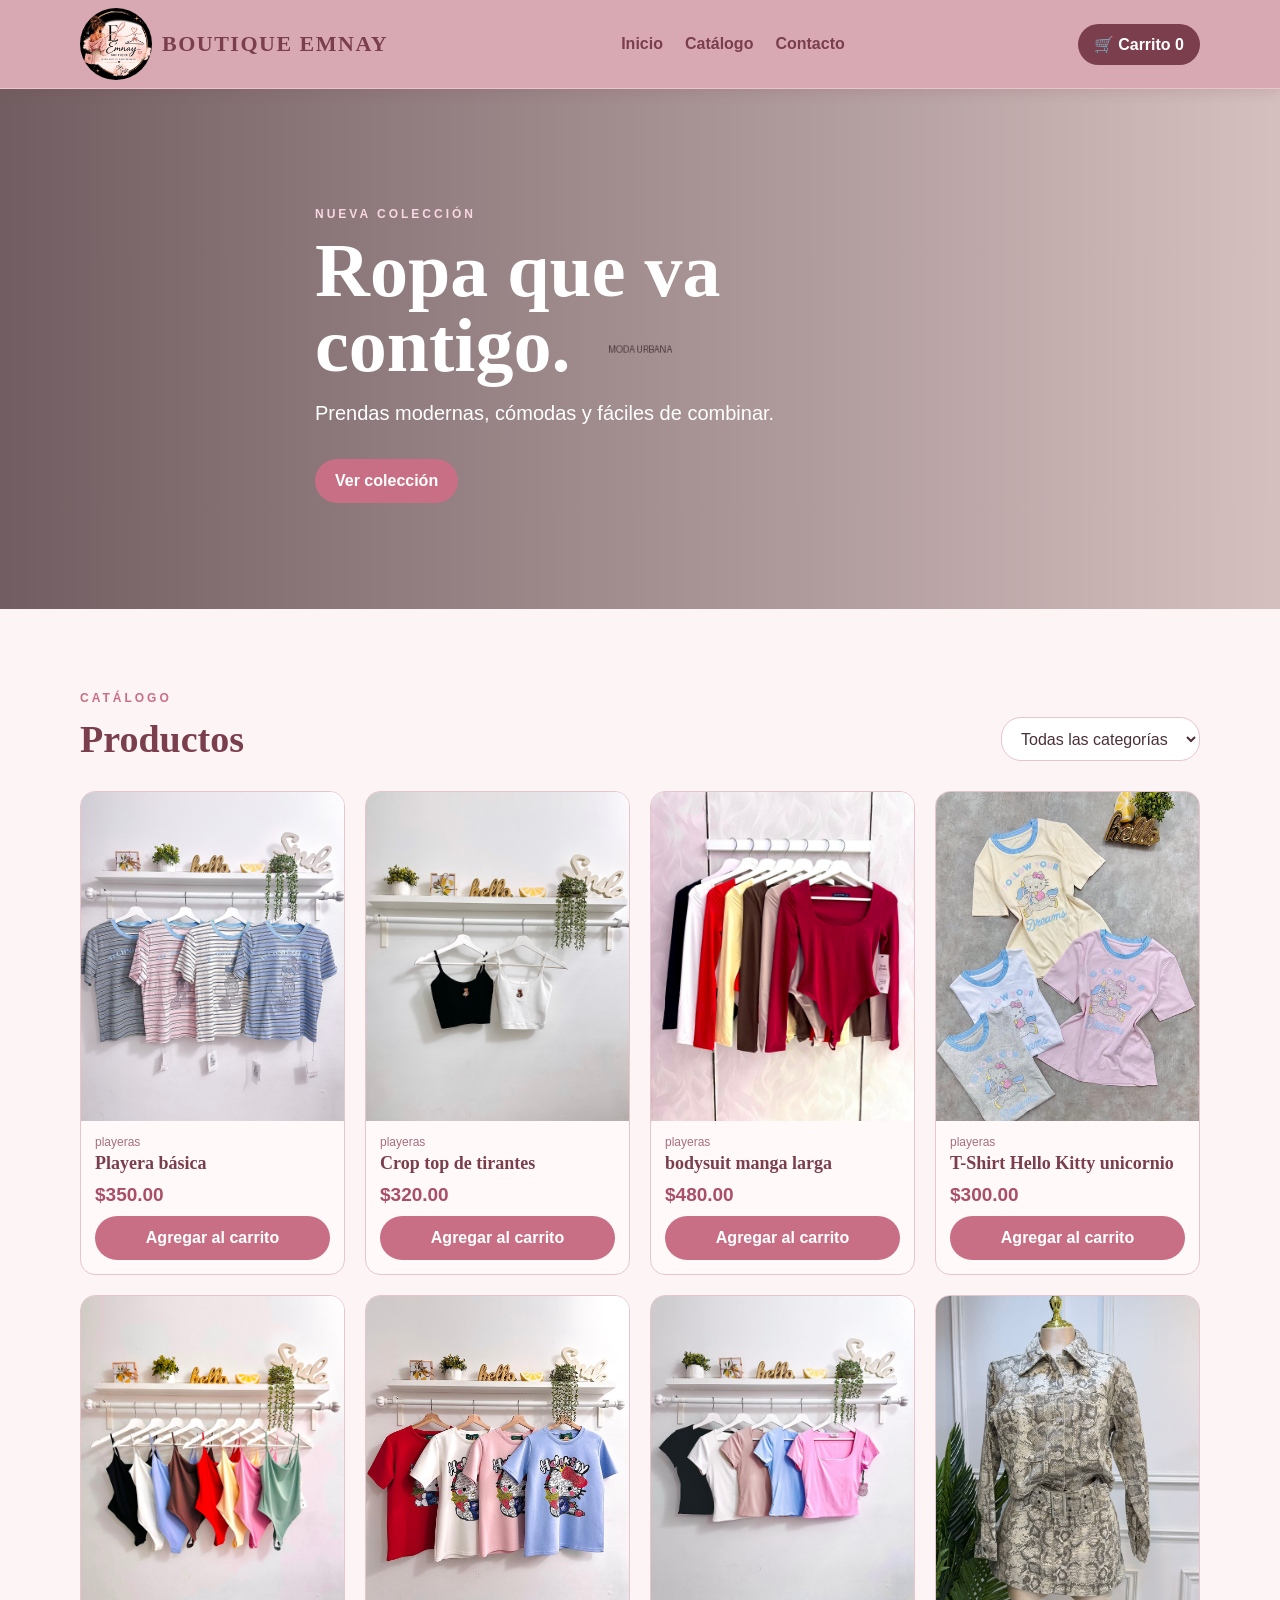
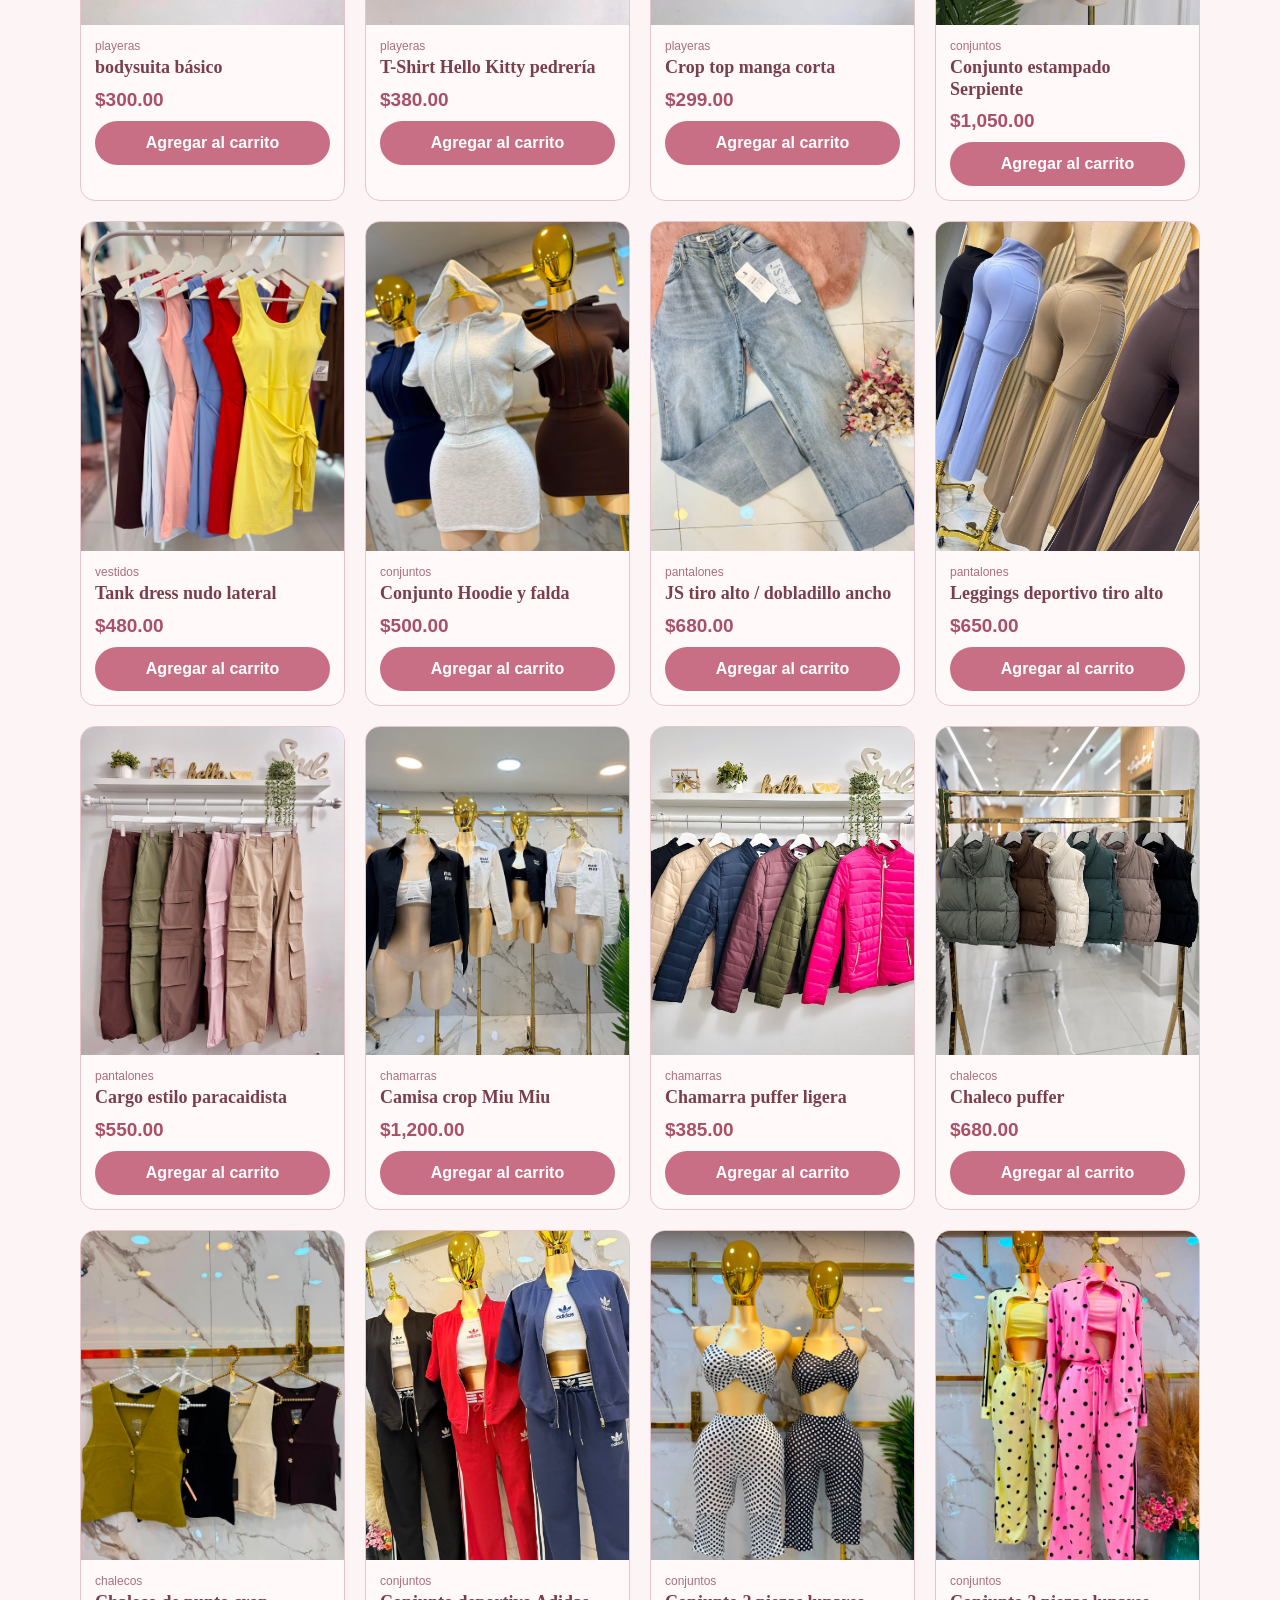
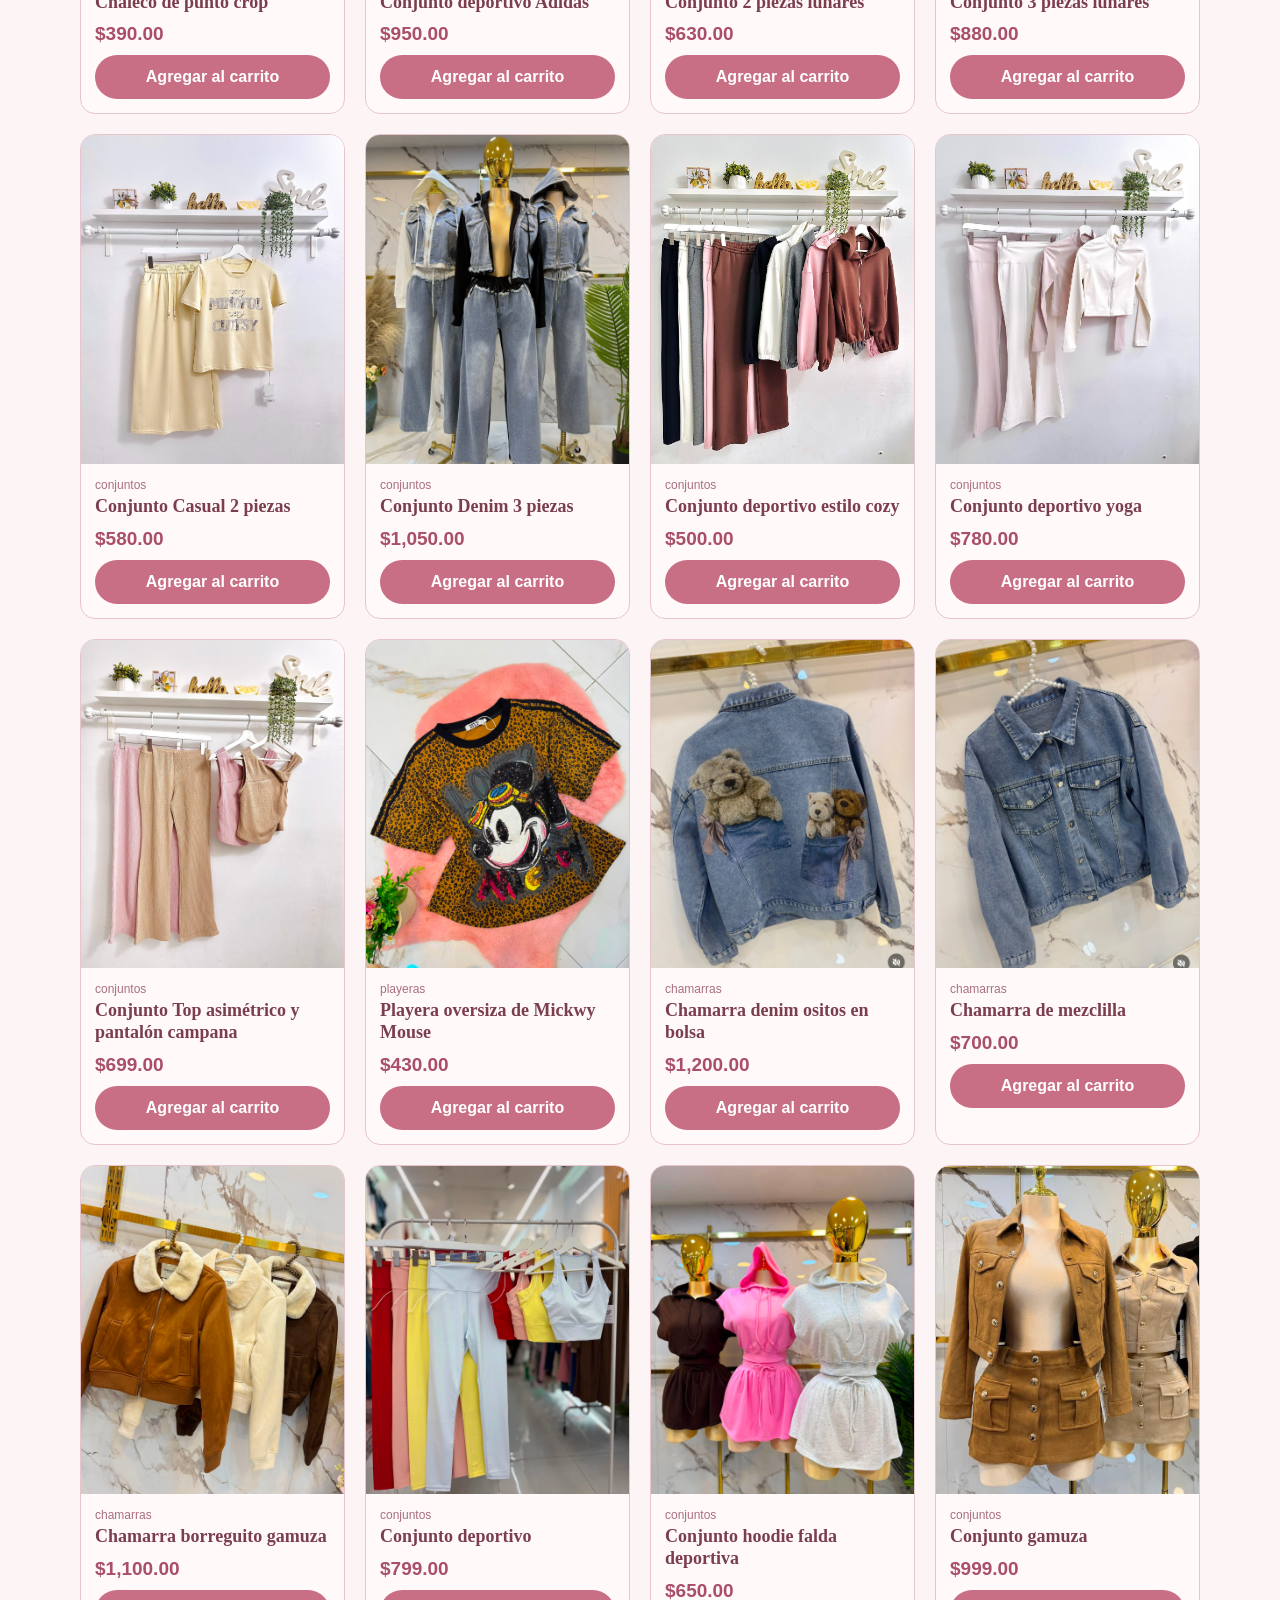
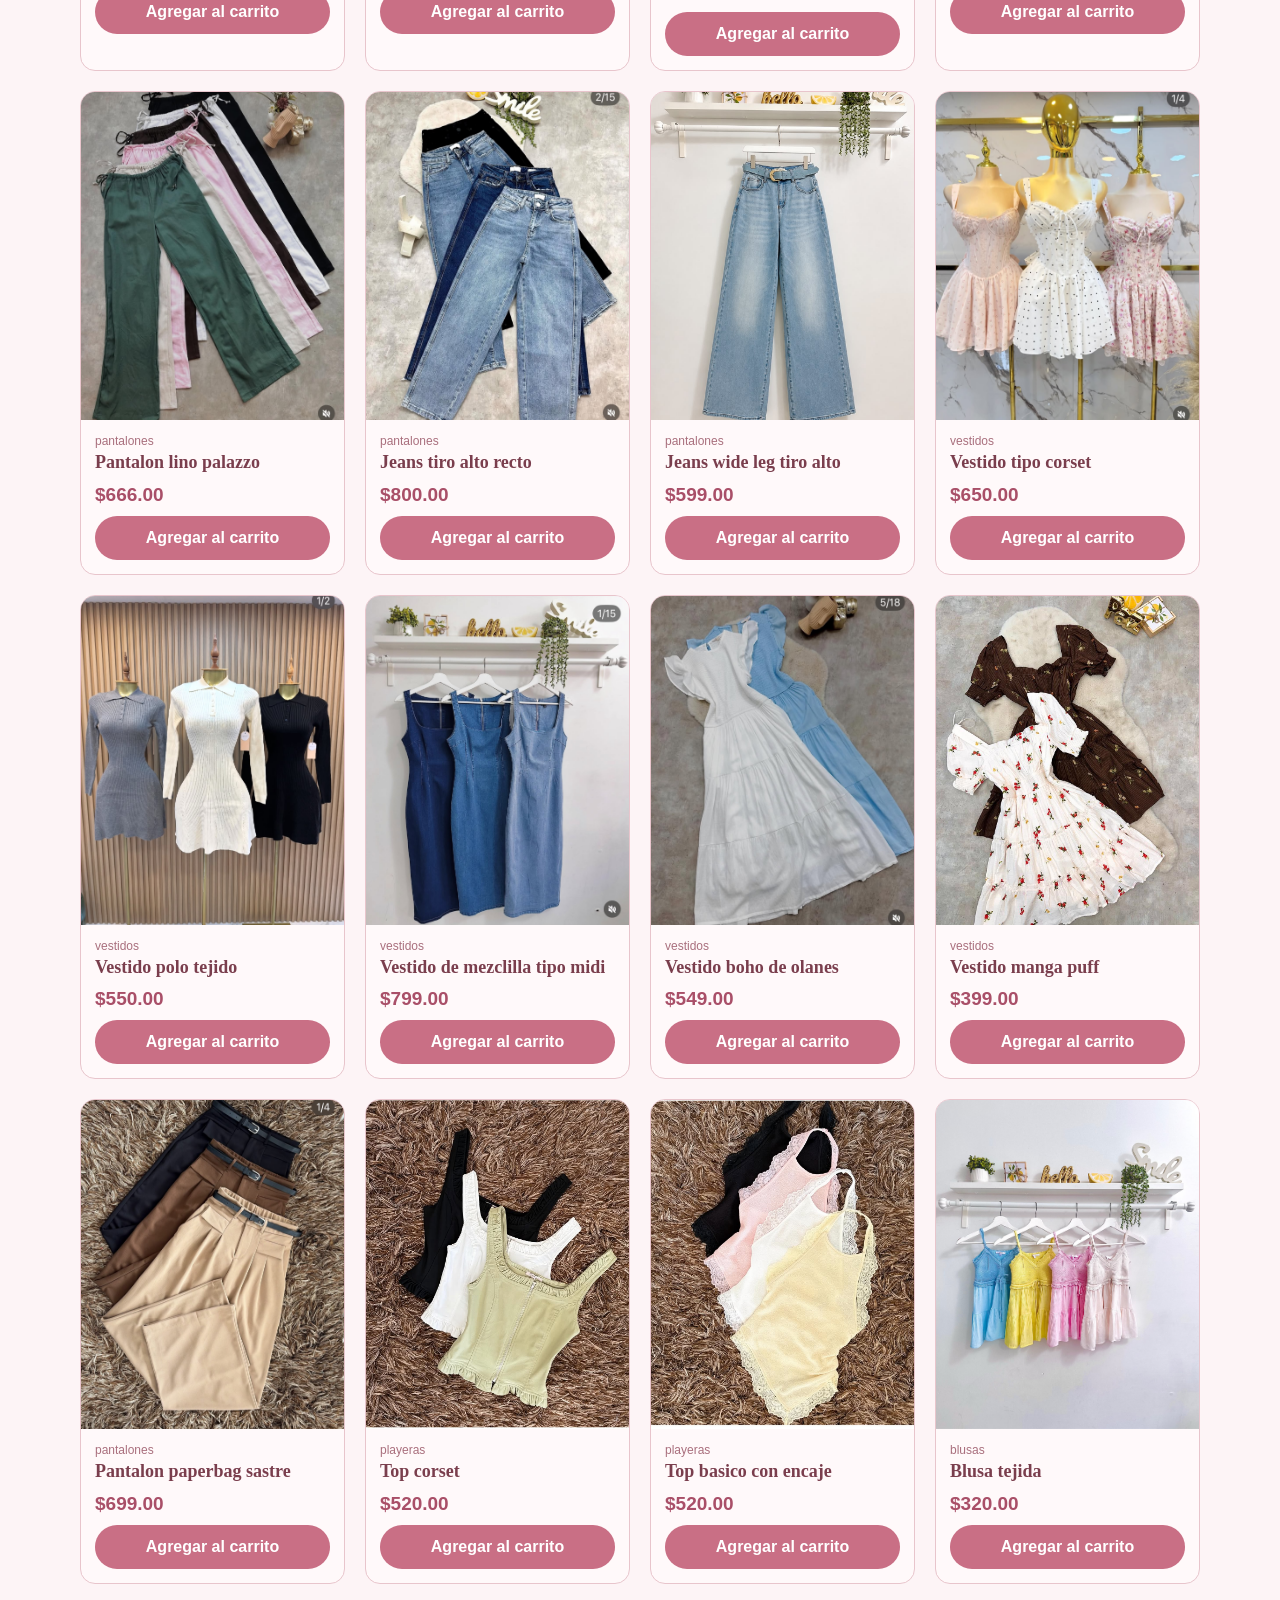
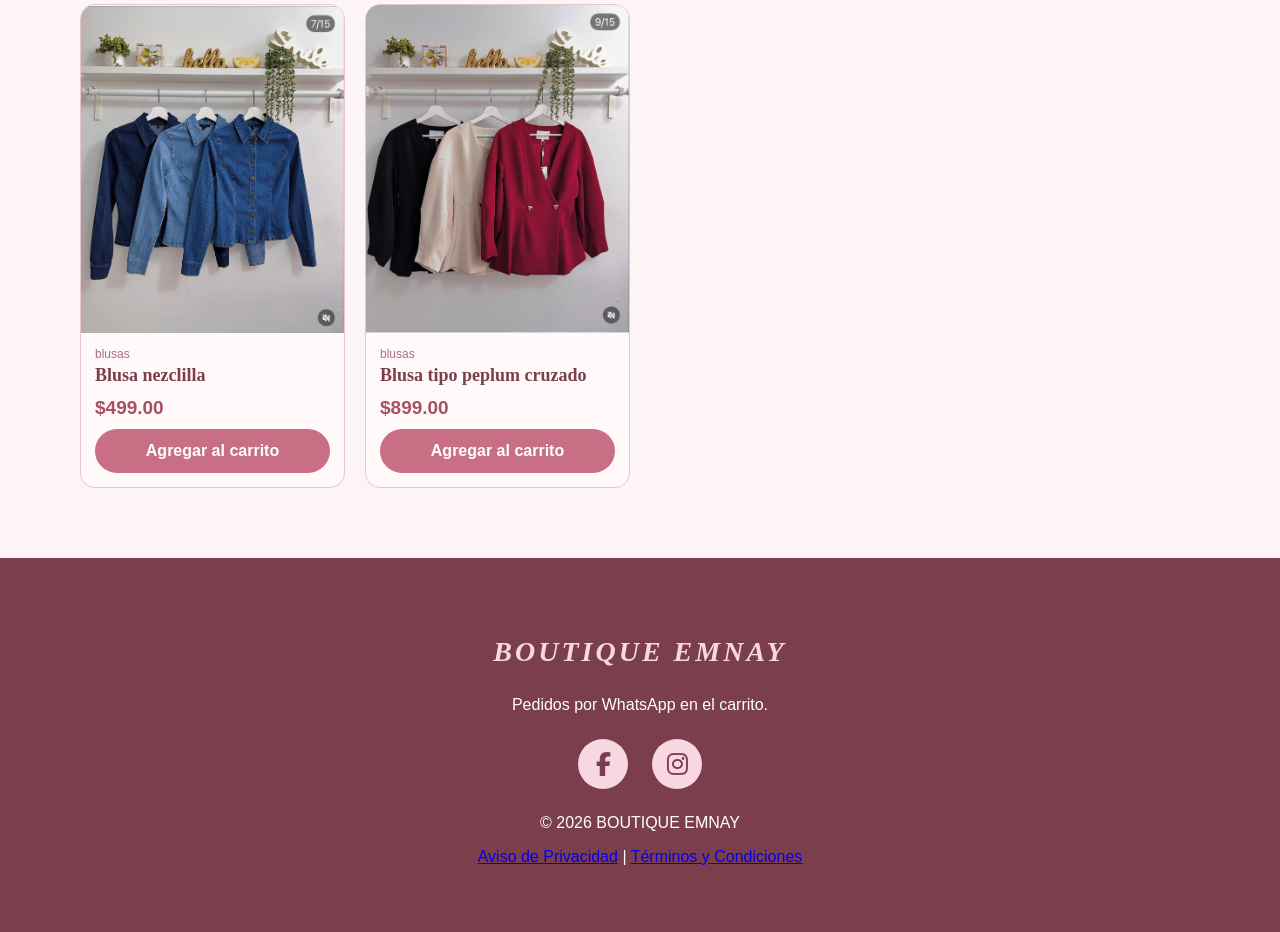
==== commit 8a41ffa8: "Add files via upload" ====
--- a/index.html
+++ b/index.html
@@ -64,10 +64,16 @@
         <a href="https://www.facebook.com/profile.php?id=61588755362190&mibextid=wwXIfr&mibextid=wwXIfr" target="_blank" rel="noopener noreferrer" aria-label="Facebook"><i class="fab fa-facebook-f"></i></a>
         <a href="https://www.instagram.com/boutiqueemnay" target="_blank" rel="noopener noreferrer" aria-label="Instagram"><i class="fab fa-instagram"></i></a>
       </div>
-      <p class="privacy-link"><a href="aviso-privacidad.html">Aviso de Privacidad</a></p>
+      <!-- <p class="privacy-link"><a href="aviso-privacidad.html">Aviso de Privacidad</a></p> -->
       <p>© <span id="year"></span> BOUTIQUE EMNAY</p>
     </div>
-  </footer>
+  
+        <p class="legal-links">
+          <a href="aviso-privacidad.html">Aviso de Privacidad</a>
+          <span aria-hidden="true"> | </span>
+          <a href="terminos-condiciones.html">Términos y Condiciones</a>
+        </p>
+      </footer>
 
   <div id="cartModal" class="modal hidden">
     <div class="modal-card">
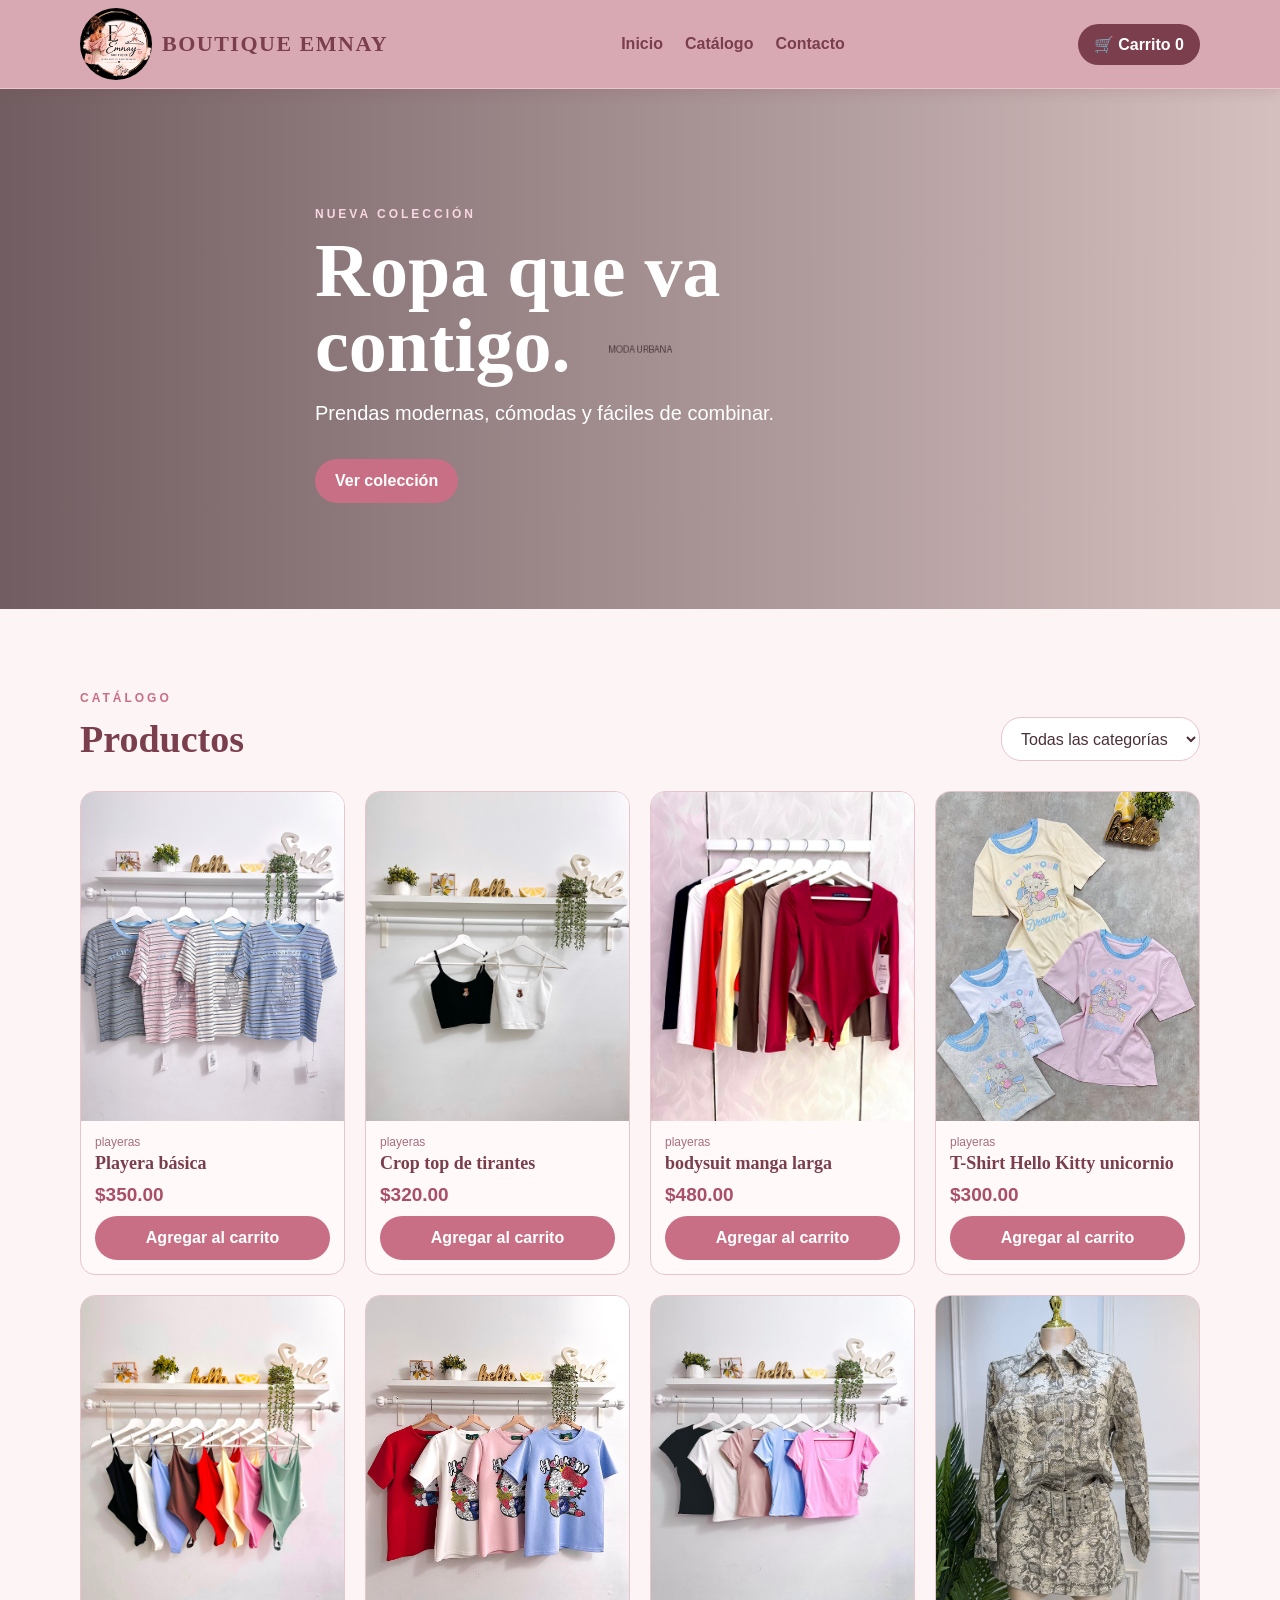
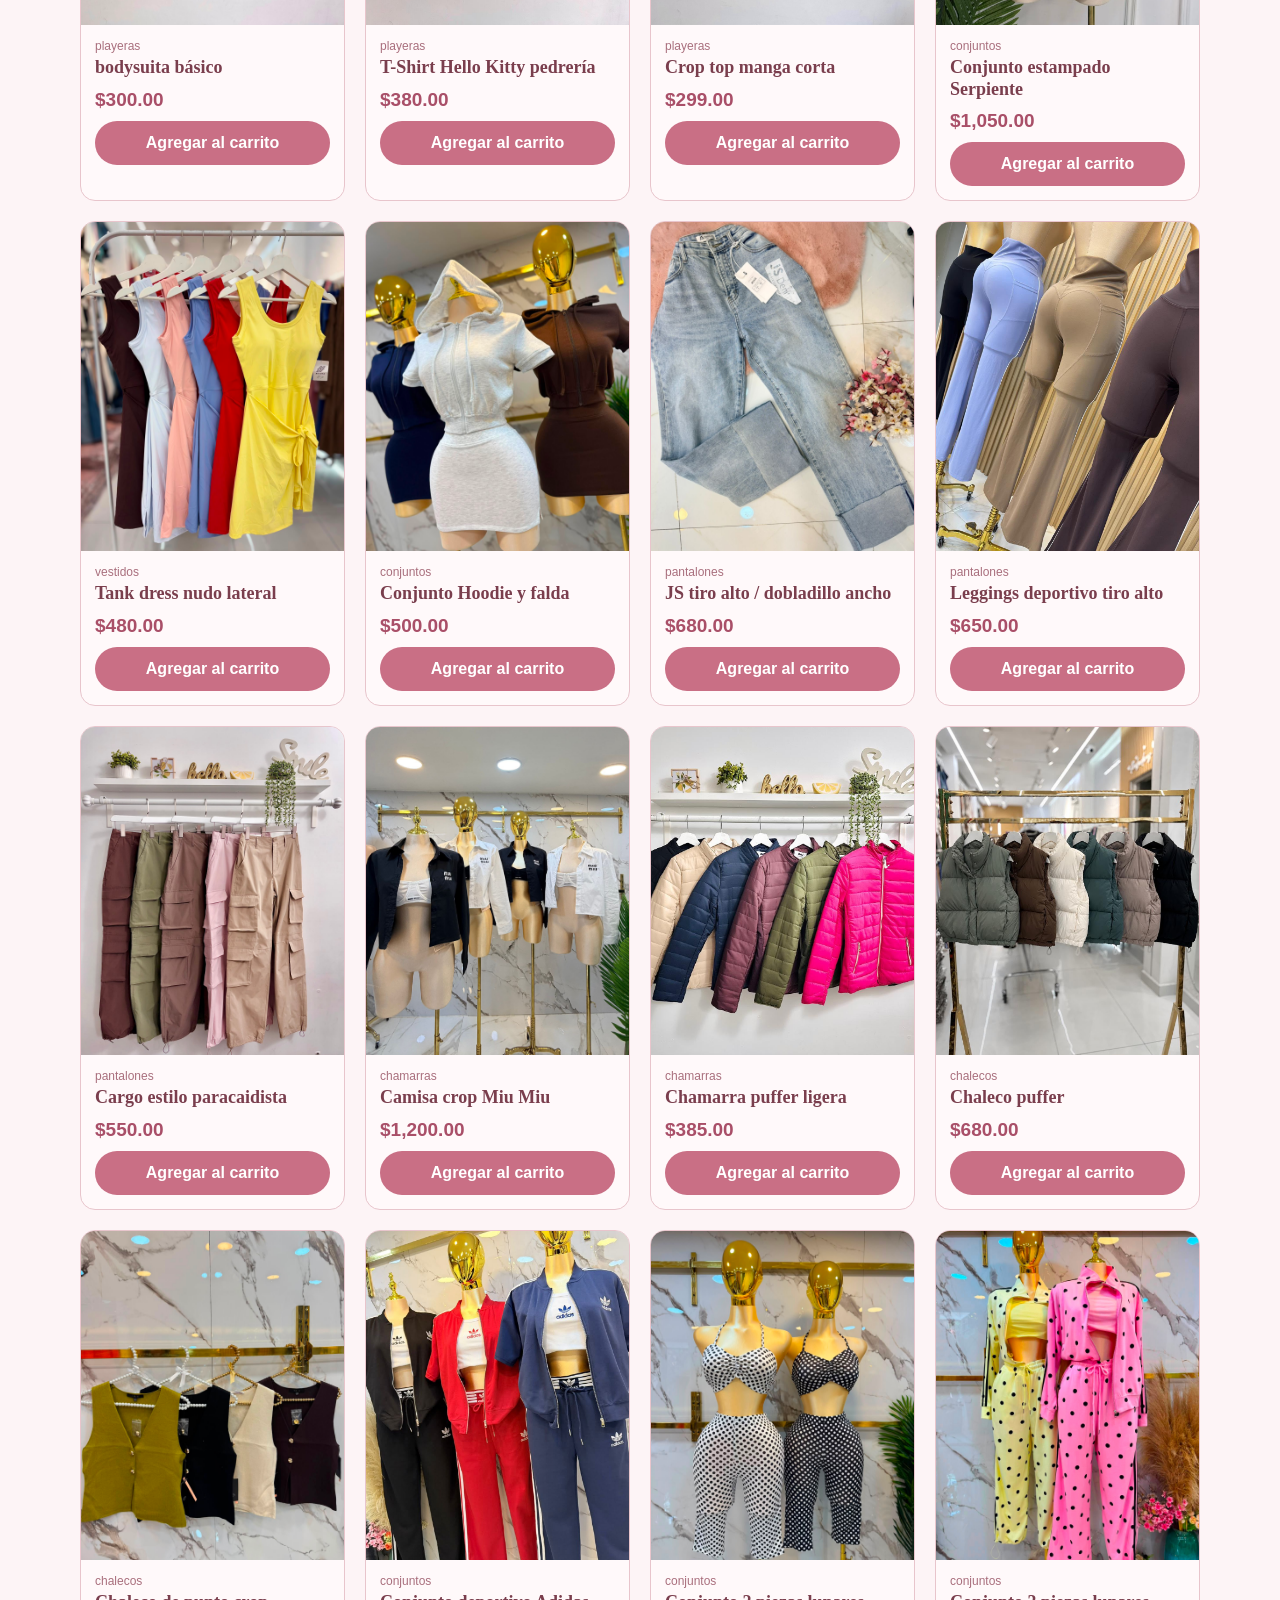
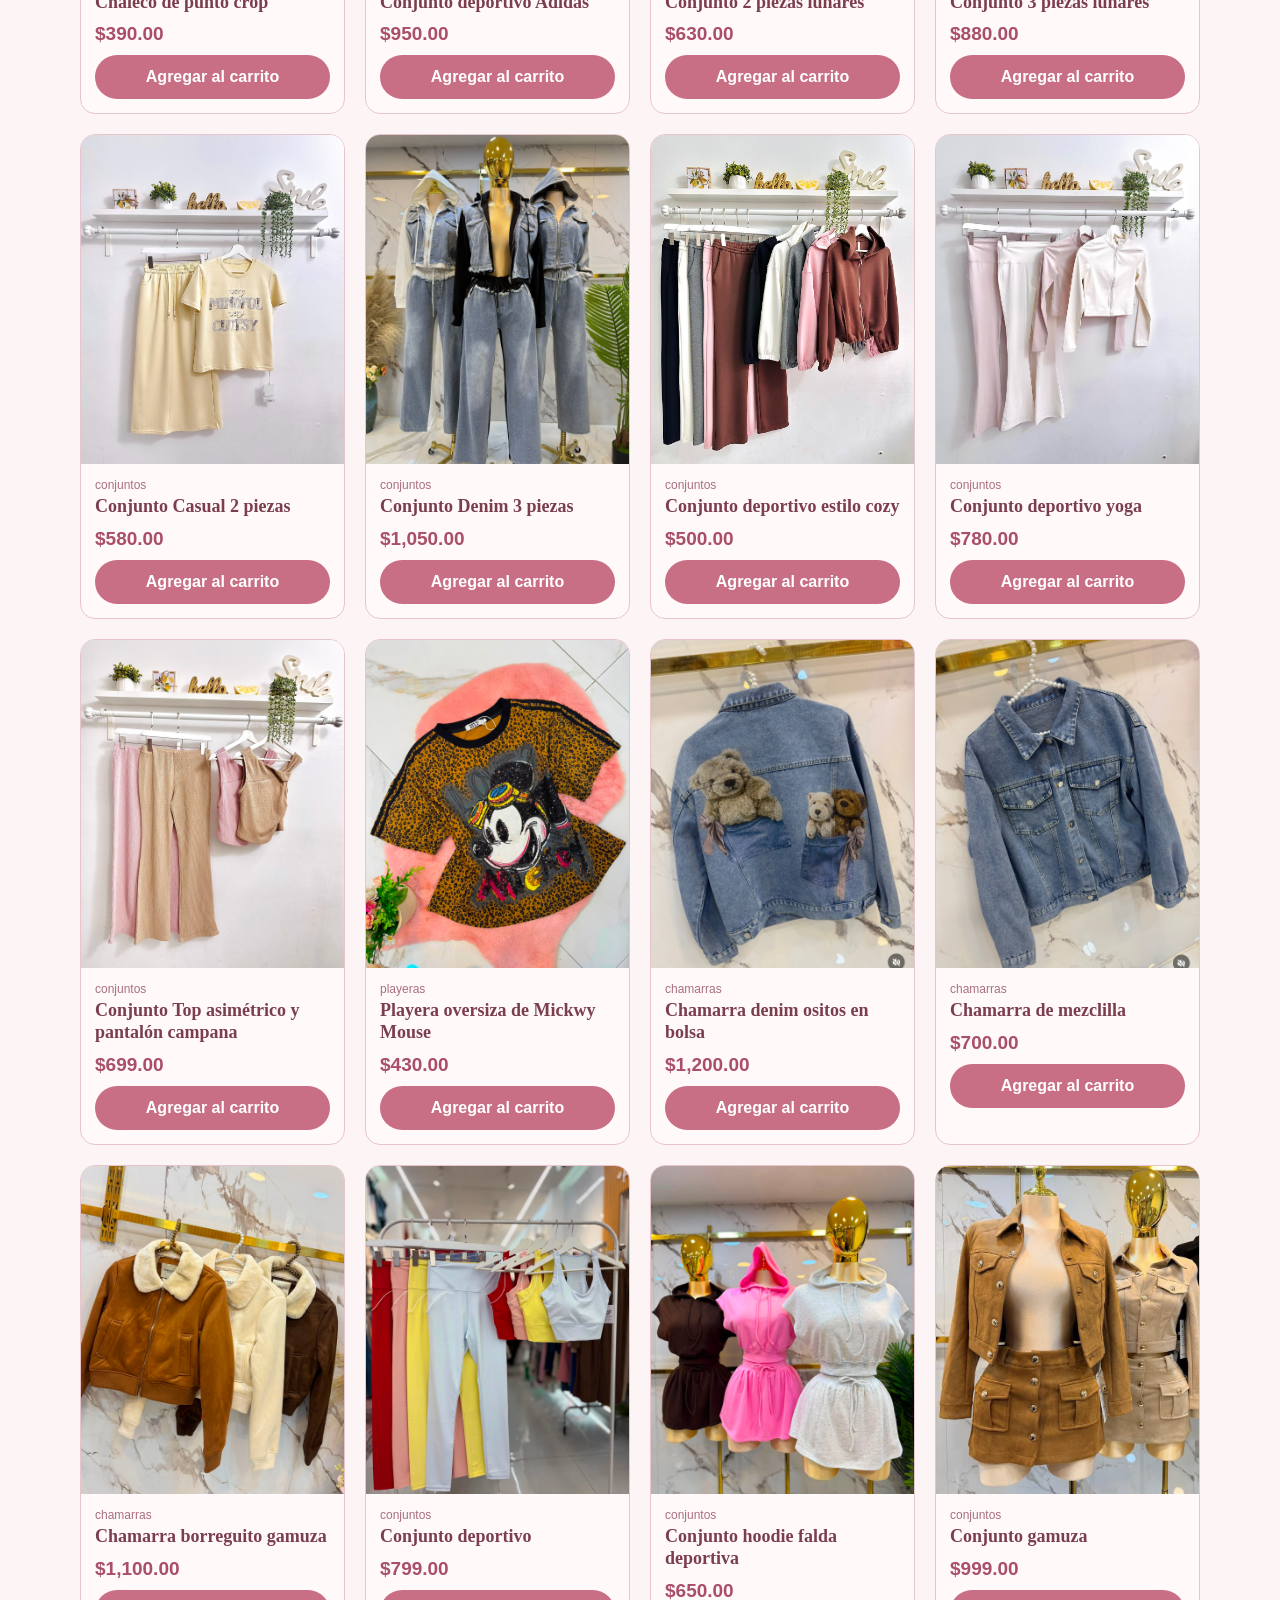
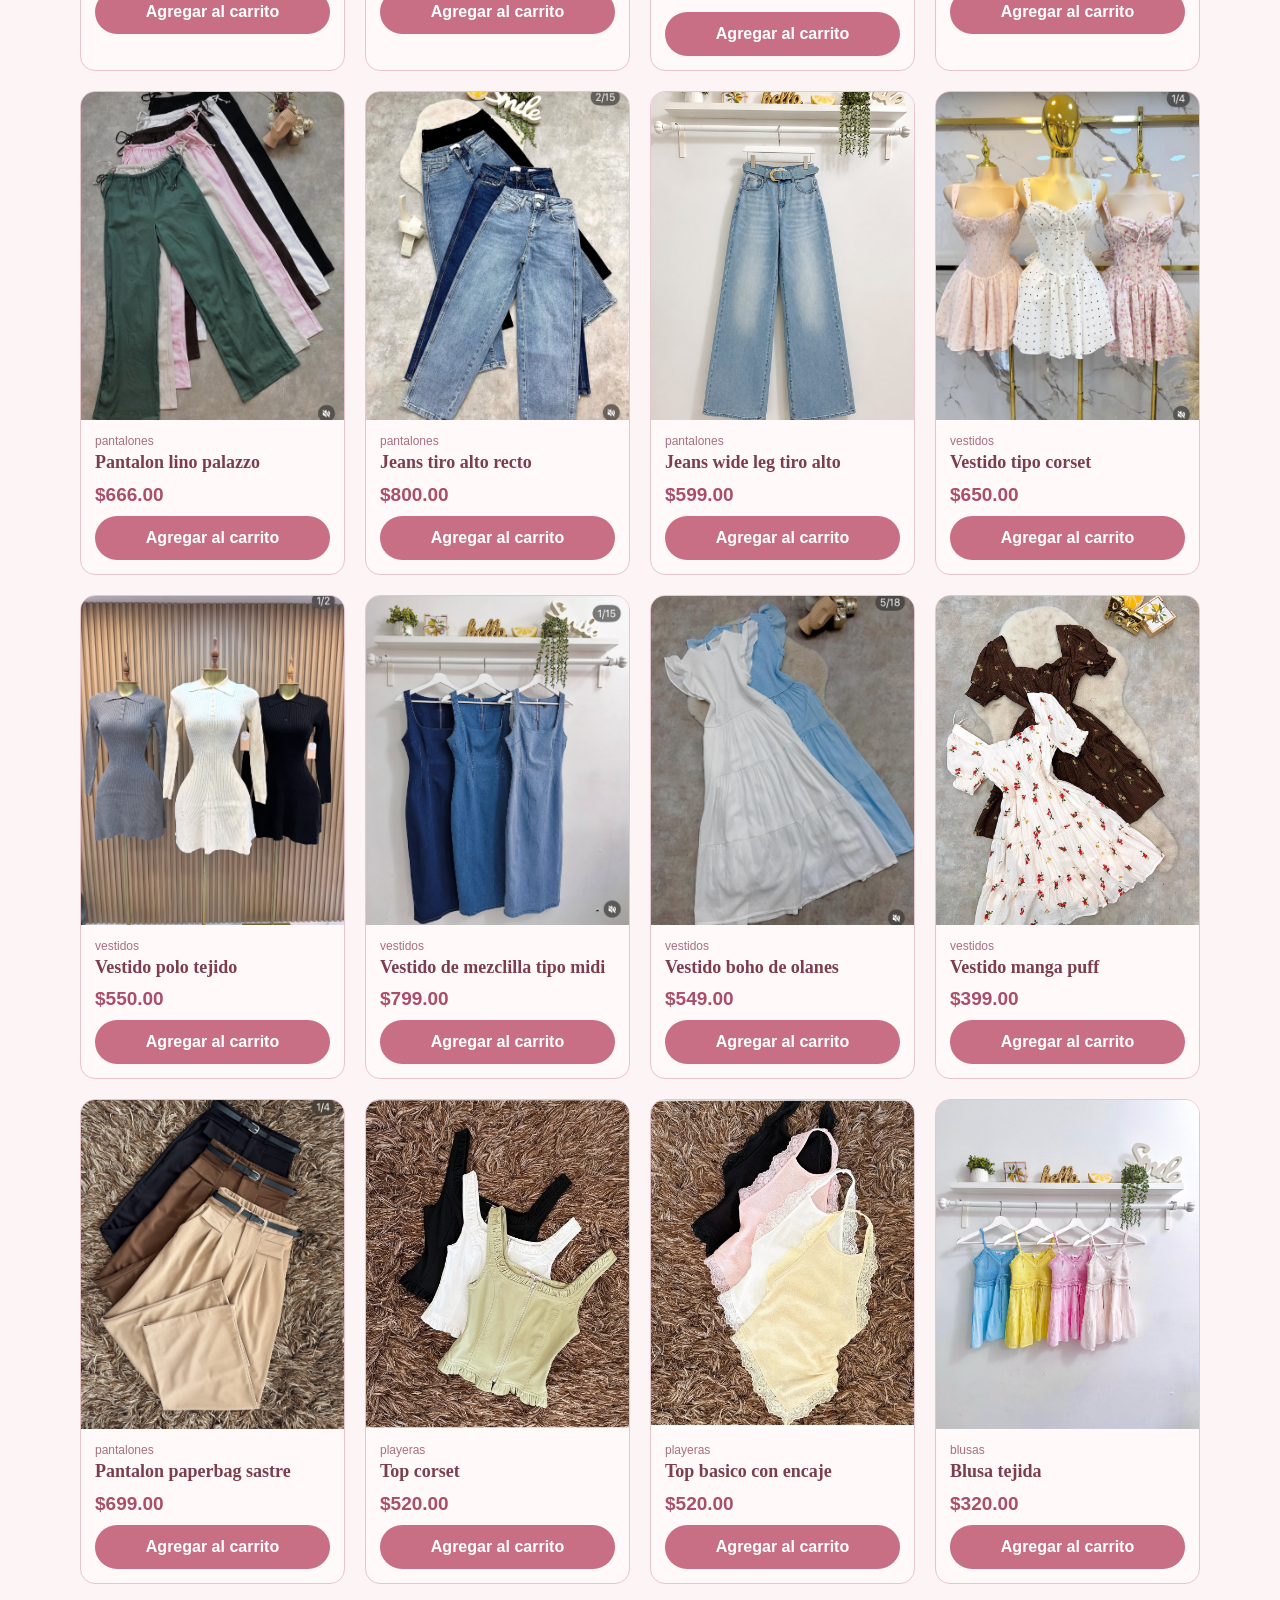
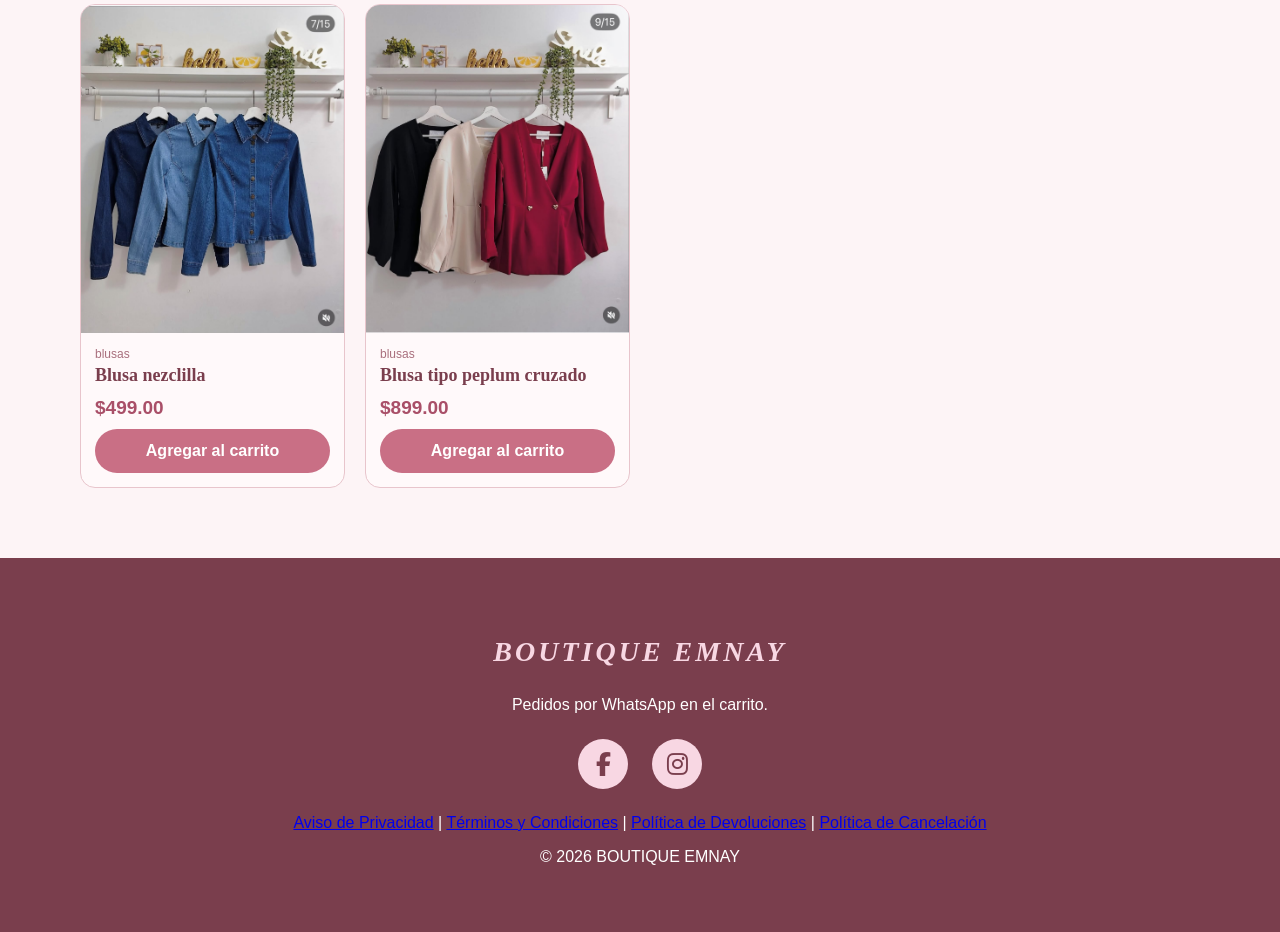
==== commit 80c242a2: "Add files via upload" ====
--- a/index.html
+++ b/index.html
@@ -64,16 +64,18 @@
         <a href="https://www.facebook.com/profile.php?id=61588755362190&mibextid=wwXIfr&mibextid=wwXIfr" target="_blank" rel="noopener noreferrer" aria-label="Facebook"><i class="fab fa-facebook-f"></i></a>
         <a href="https://www.instagram.com/boutiqueemnay" target="_blank" rel="noopener noreferrer" aria-label="Instagram"><i class="fab fa-instagram"></i></a>
       </div>
-      <!-- <p class="privacy-link"><a href="aviso-privacidad.html">Aviso de Privacidad</a></p> -->
+      <p class="legal-links">
+        <a href="aviso-privacidad.html">Aviso de Privacidad</a>
+        <span aria-hidden="true"> | </span>
+        <a href="terminos-condiciones.html">Términos y Condiciones</a>
+        <span aria-hidden="true"> | </span>
+        <a href="politica-devoluciones.html">Política de Devoluciones</a>
+        <span aria-hidden="true"> | </span>
+        <a href="politica-cancelacion.html">Política de Cancelación</a>
+      </p>
       <p>© <span id="year"></span> BOUTIQUE EMNAY</p>
     </div>
-  
-        <p class="legal-links">
-          <a href="aviso-privacidad.html">Aviso de Privacidad</a>
-          <span aria-hidden="true"> | </span>
-          <a href="terminos-condiciones.html">Términos y Condiciones</a>
-        </p>
-      </footer>
+  </footer>
 
   <div id="cartModal" class="modal hidden">
     <div class="modal-card">
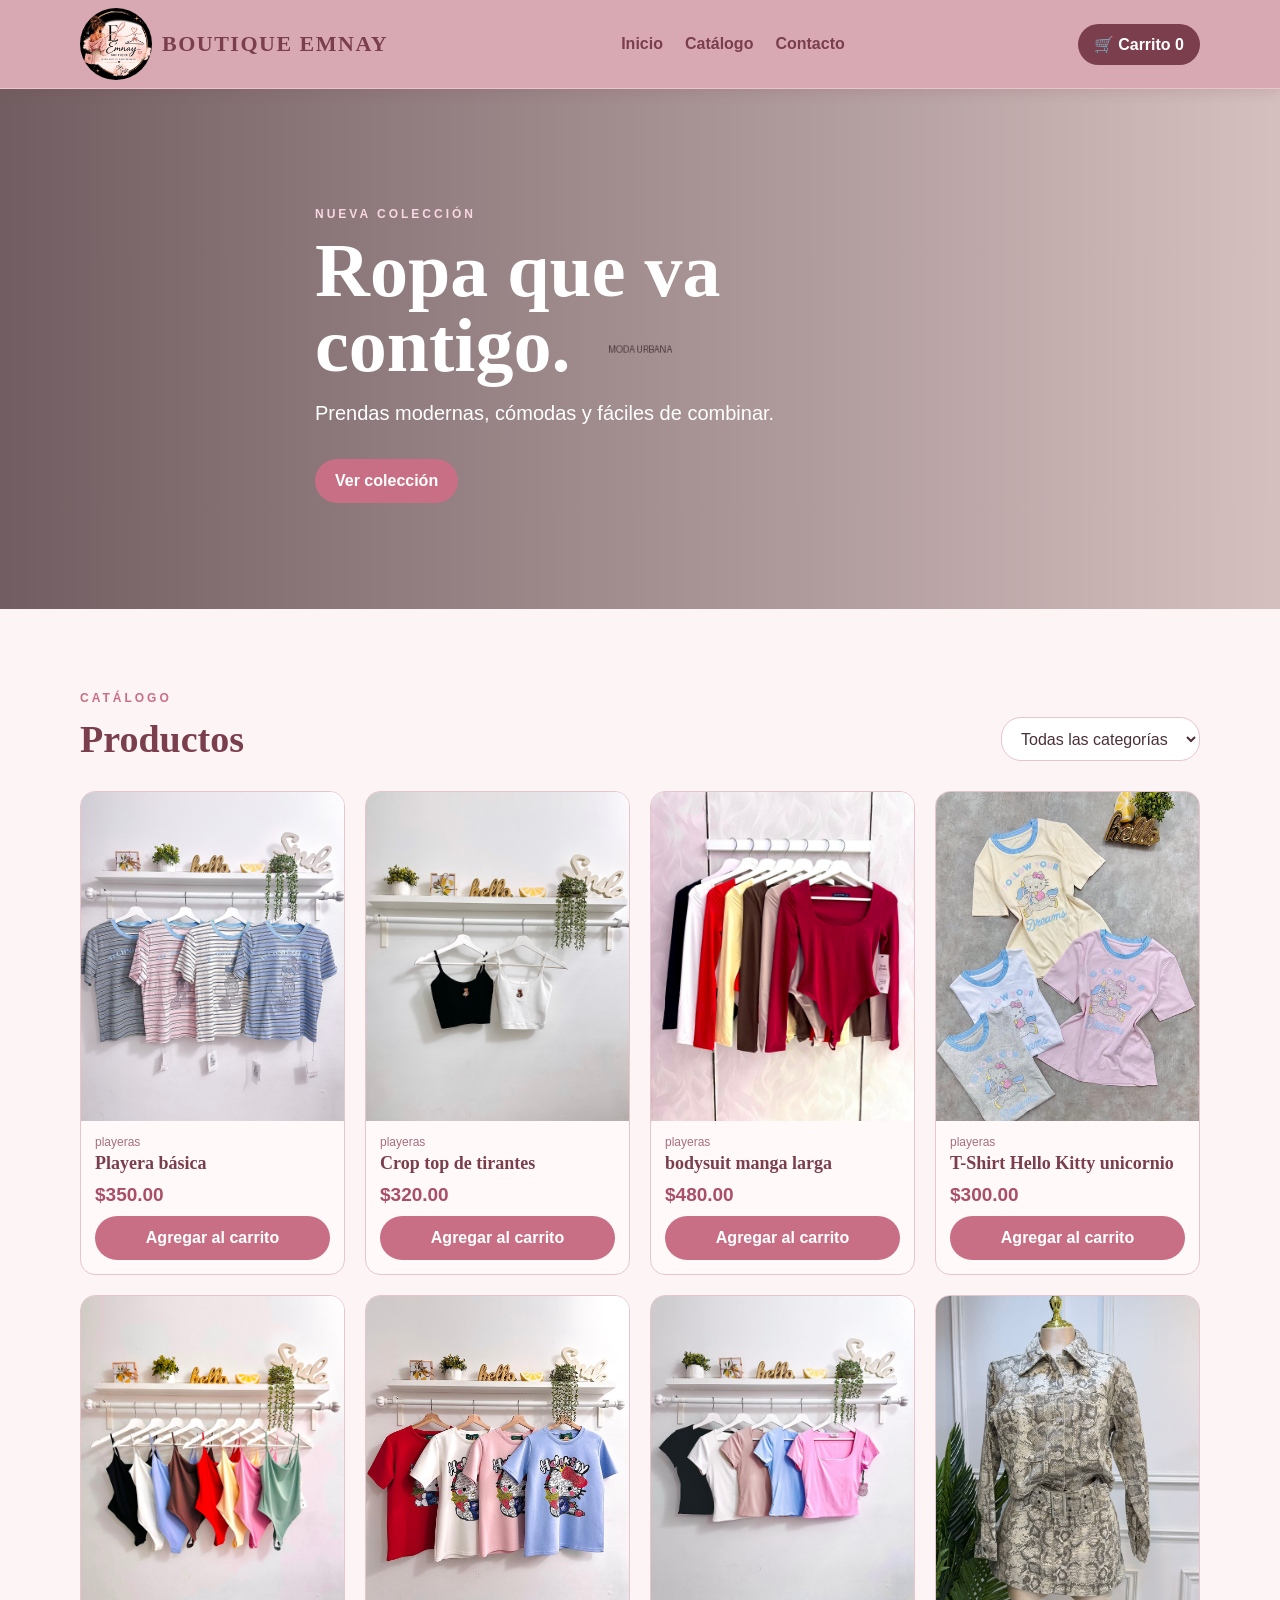
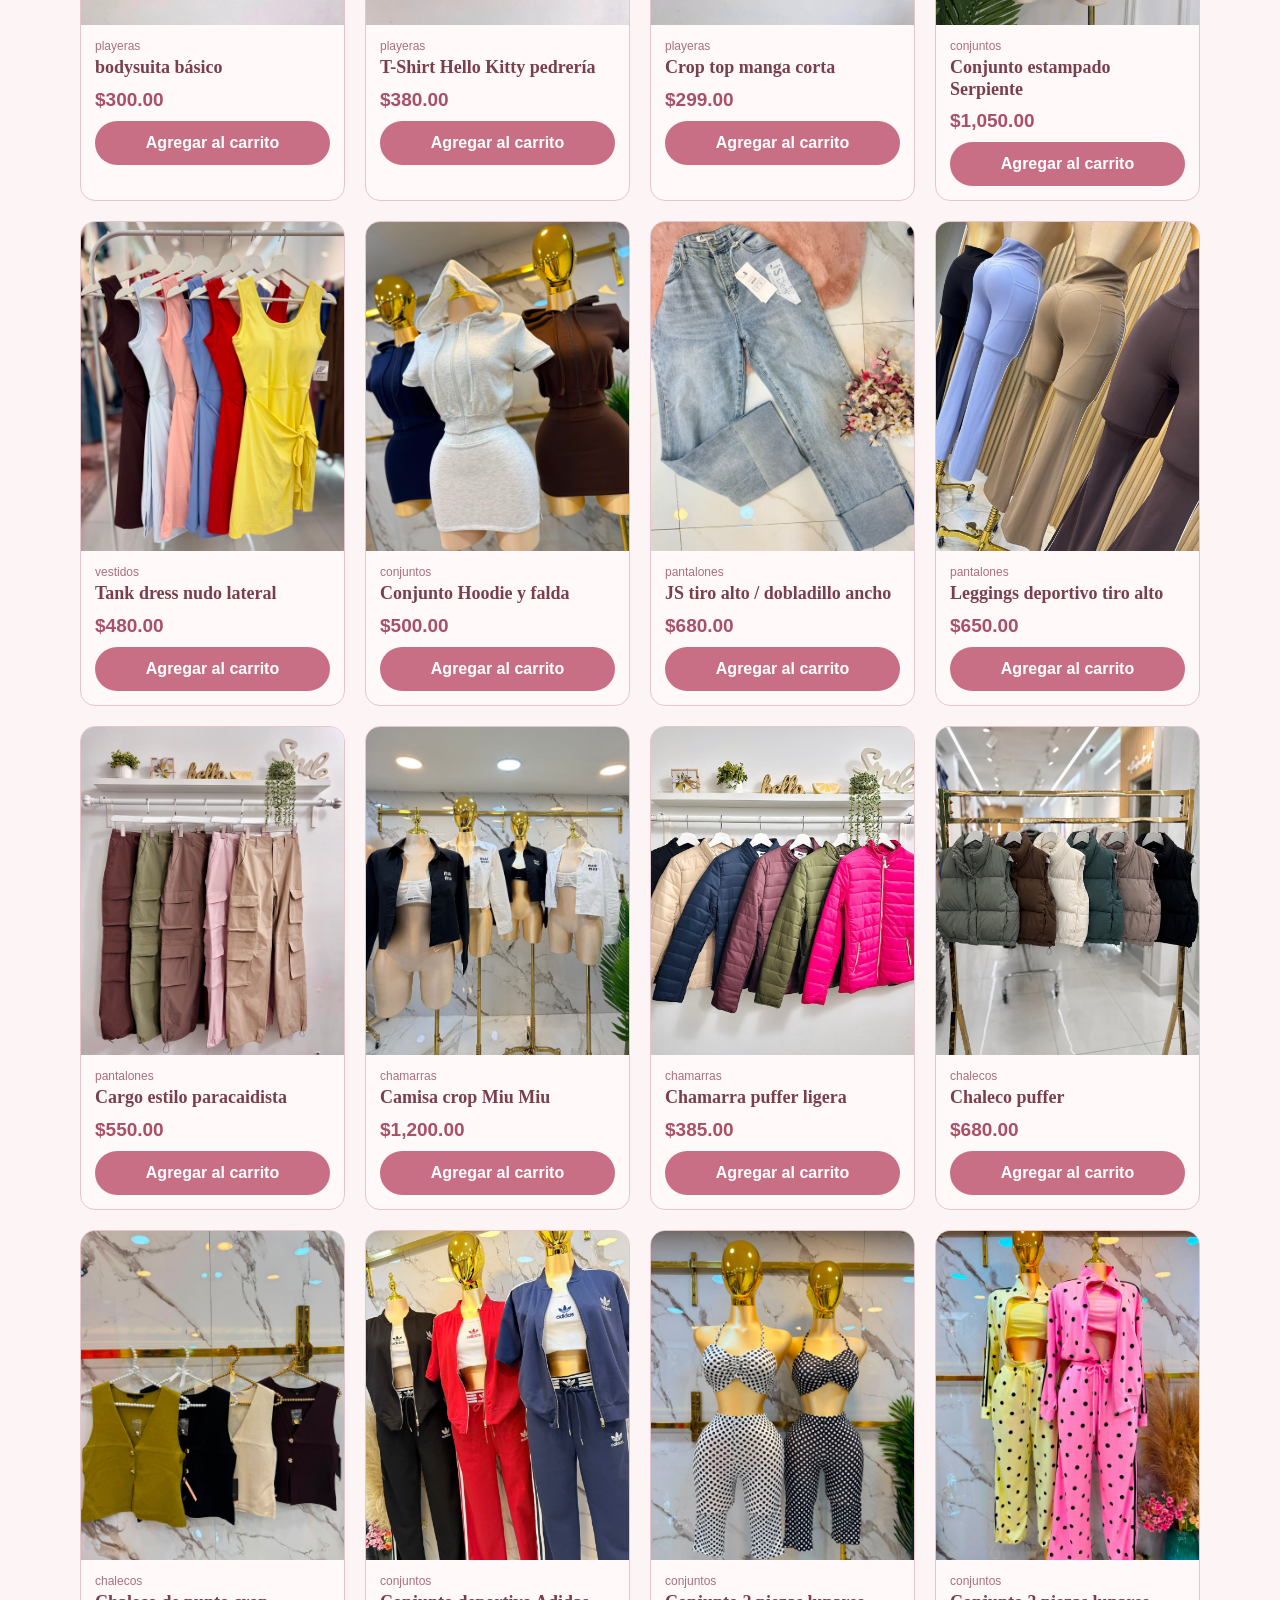
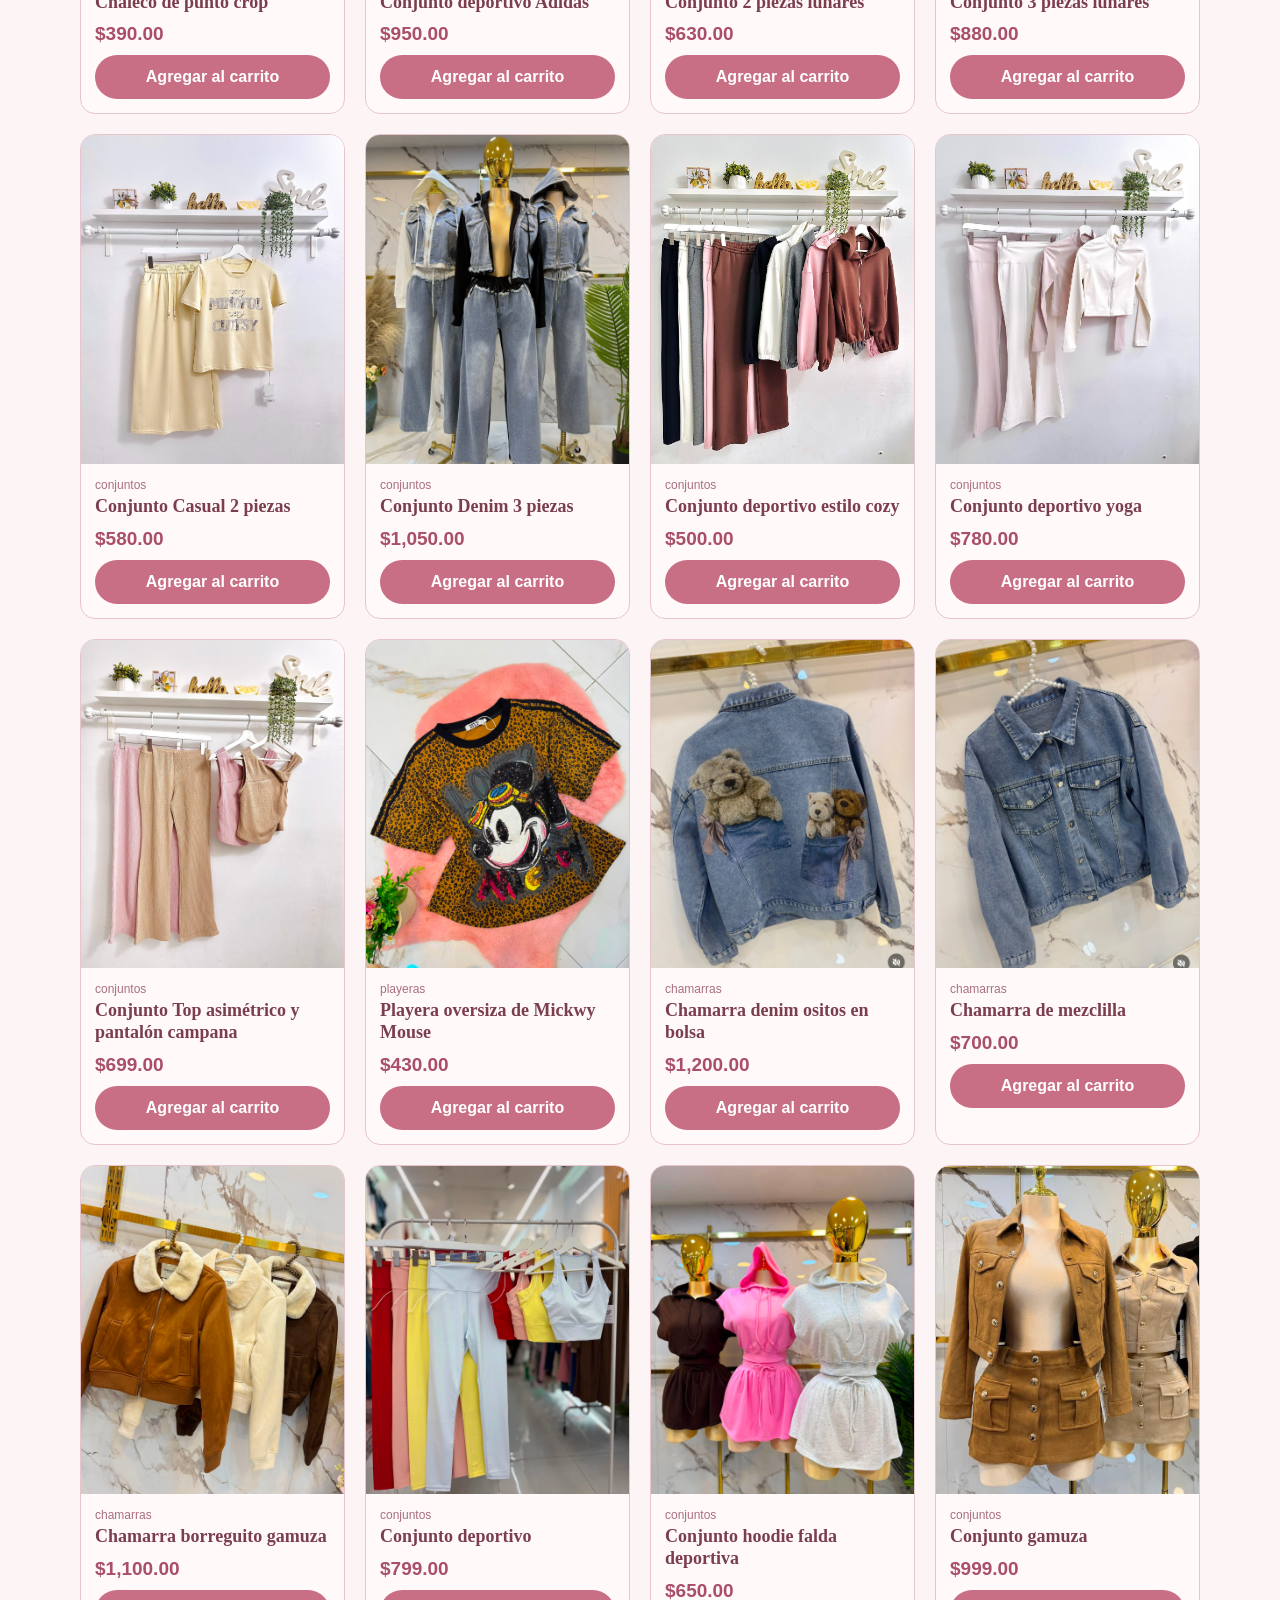
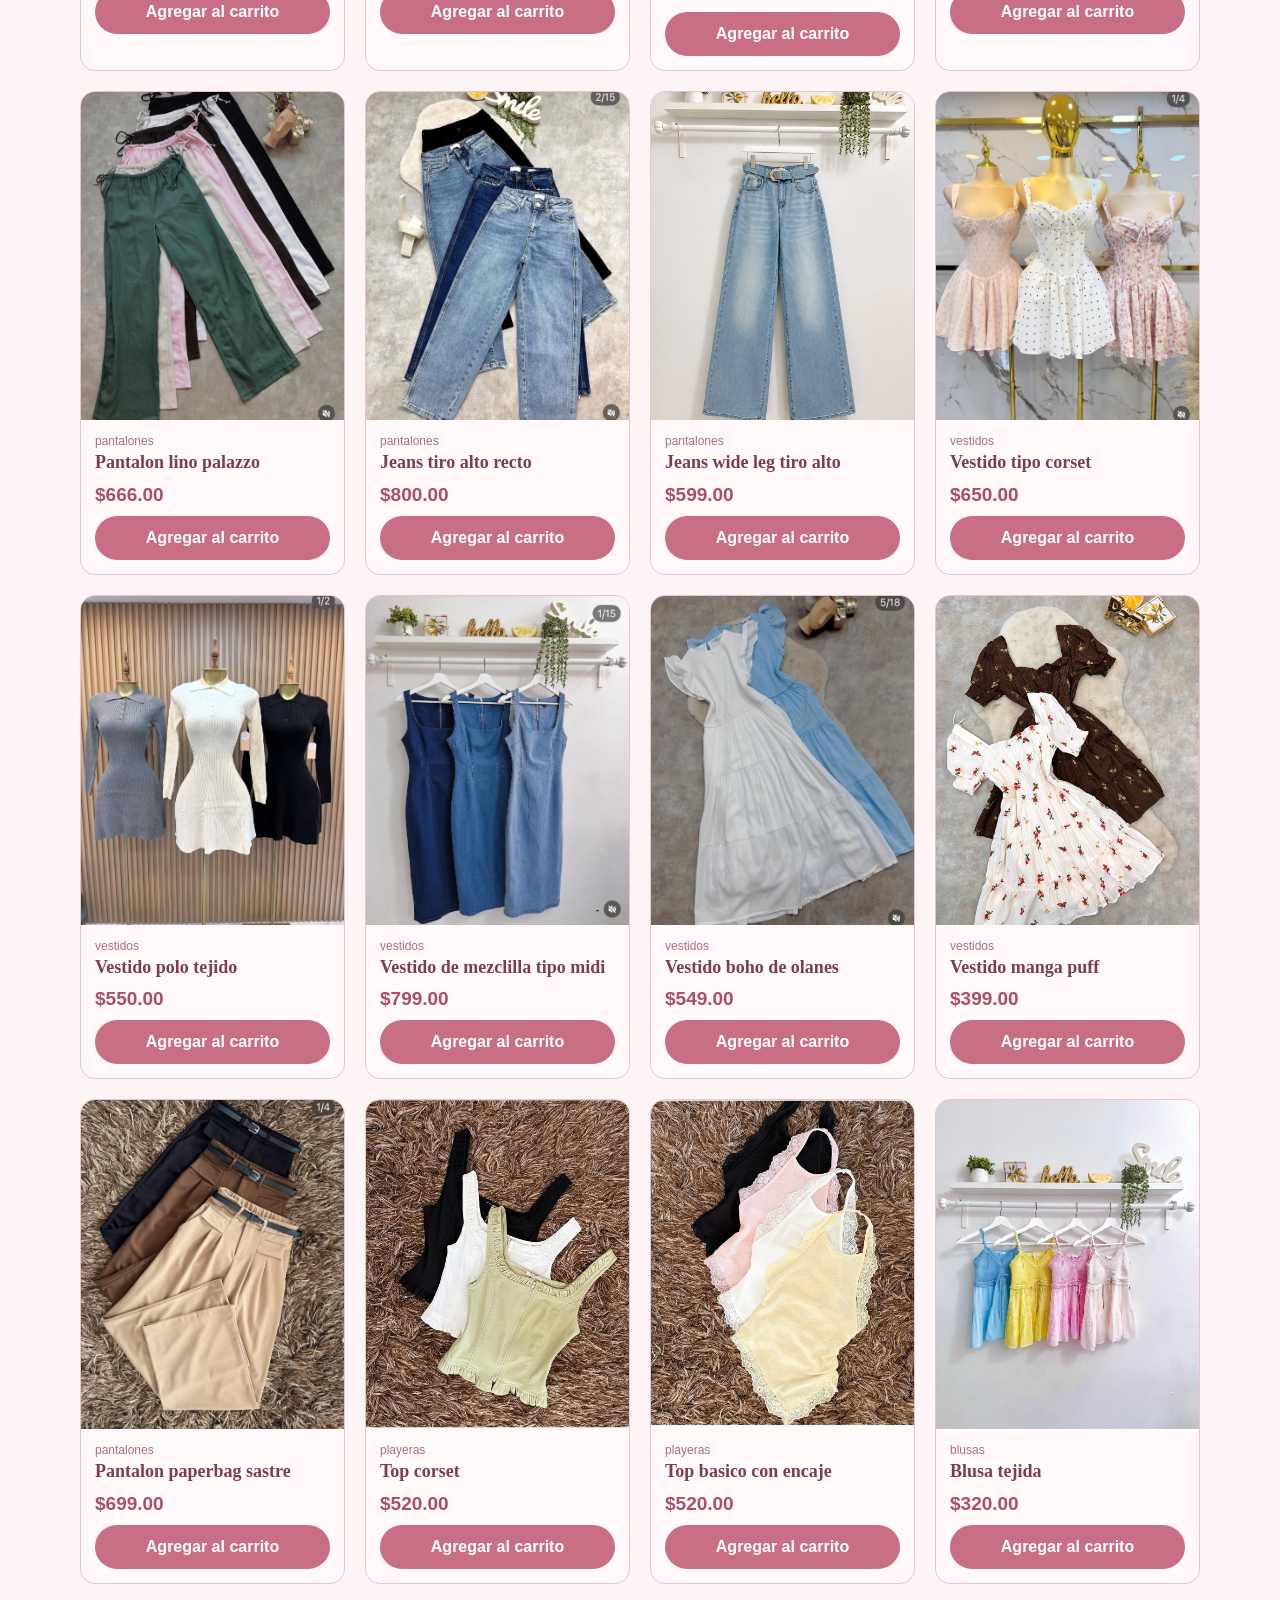
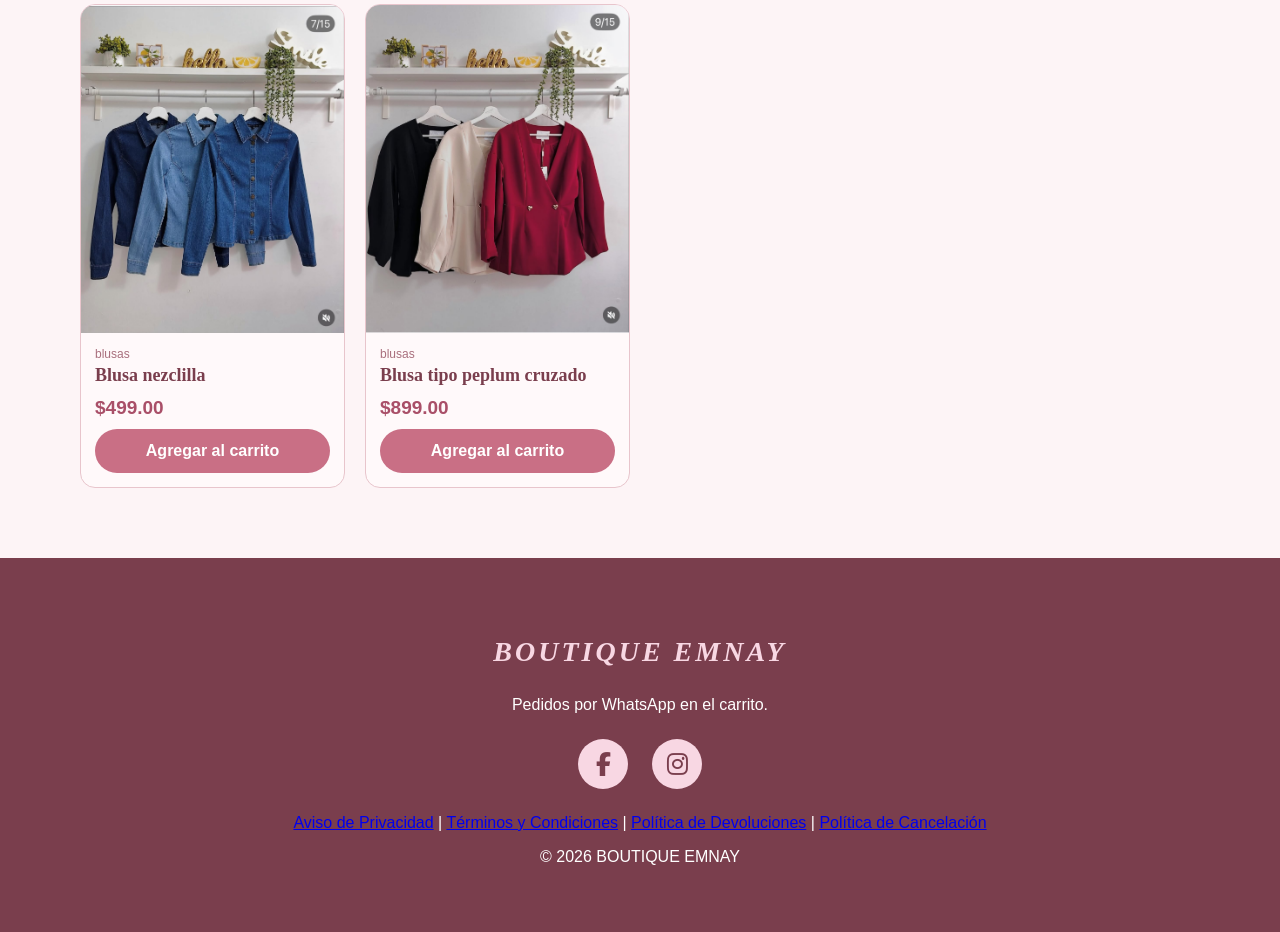
==== commit 70672e31: "Add files via upload" ====
--- a/index.html
+++ b/index.html
@@ -6,6 +6,7 @@
   <title>BOUTIQUE EMNAY | Tienda de ropa</title>
   <link rel="stylesheet" href="https://cdnjs.cloudflare.com/ajax/libs/font-awesome/6.7.2/css/all.min.css">
   <link rel="stylesheet" href="css/styles.css">
+  <link rel="stylesheet" href="css/mobile-checkout.css">
 </head>
 <body>
   <header class="header">
@@ -20,6 +21,8 @@
         <a href="#contacto">Contacto</a>
       </nav>
       <button id="cartButton" class="cart-btn">🛒 Carrito <span id="cartCount">0</span></button>
+
+
     </div>
   </header>
 
@@ -89,10 +92,12 @@
         <strong id="cartTotal">$0.00</strong>
       </div>
       <button id="whatsappButton" class="btn full">Pedir por WhatsApp</button>
+      <button id="stripeCheckoutButton" class="btn full stripe-btn" type="button">Pagar con Stripe</button>
       <button id="clearCart" class="btn secondary full">Vaciar carrito</button>
     </div>
   </div>
 
   <script src="js/app.js"></script>
+  <script src="js/stripe-checkout.js"></script>
 </body>
 </html>
